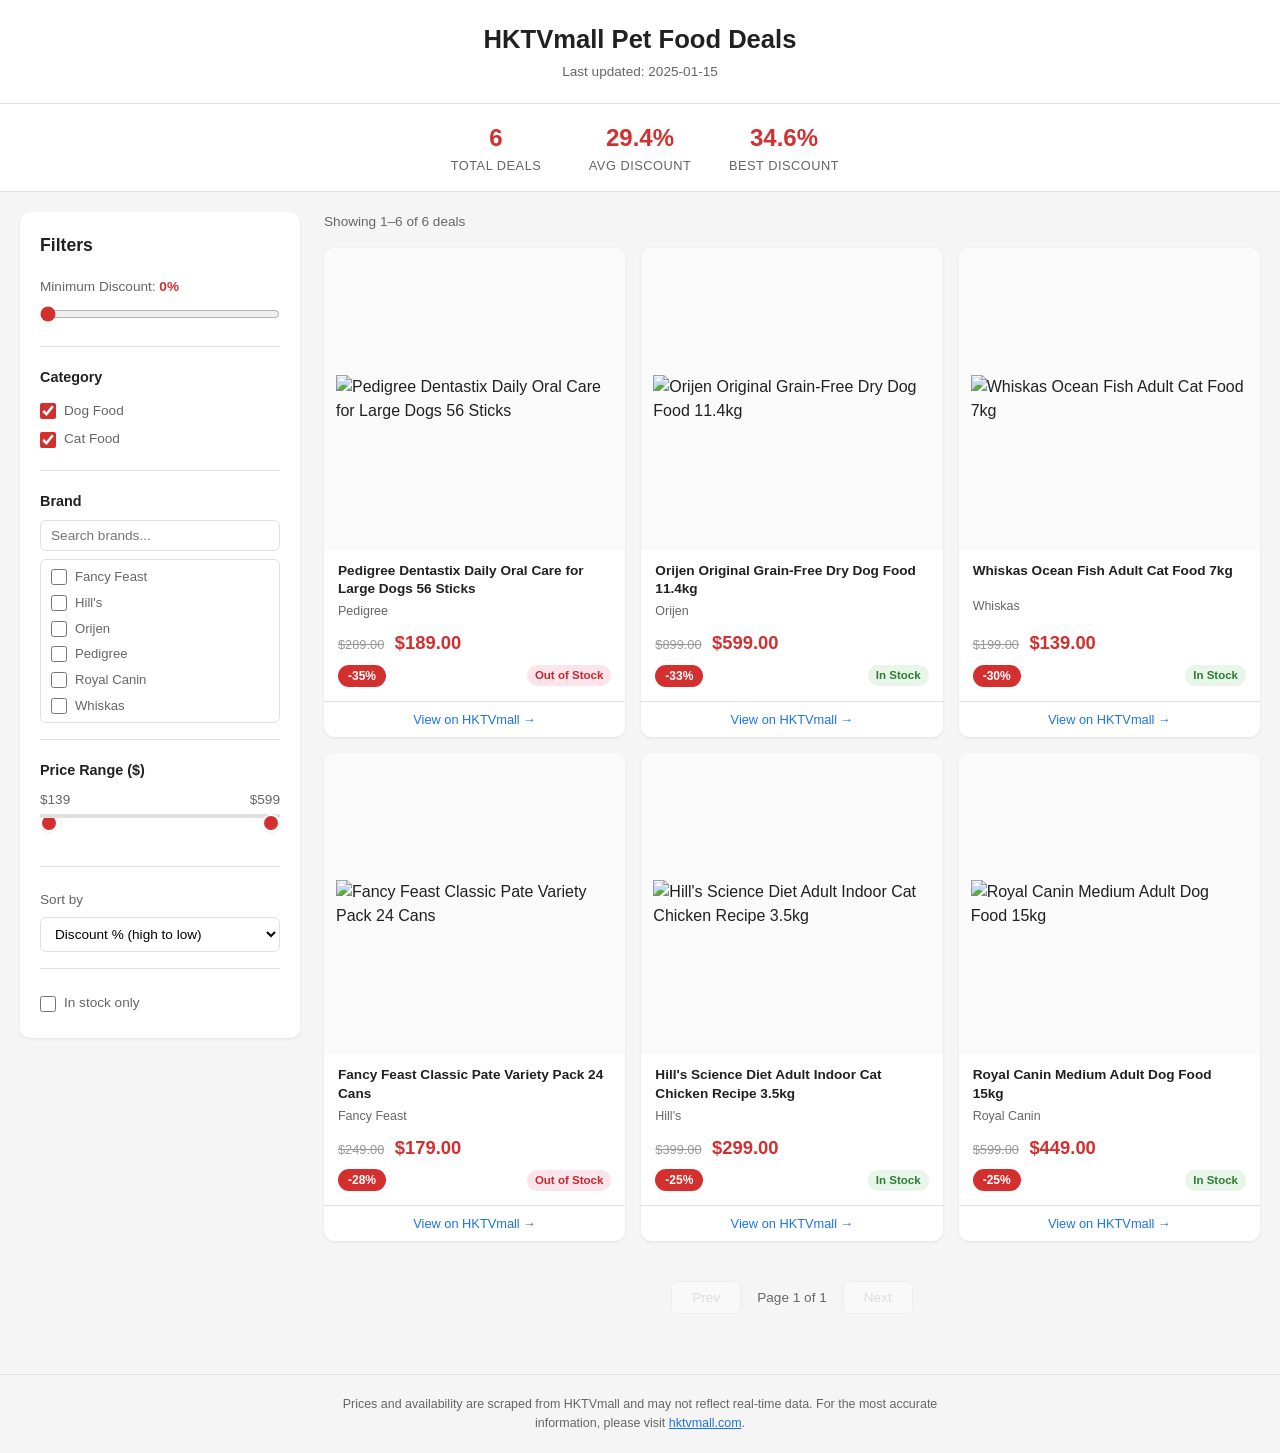
==== site/index.html @ 0263261e "Replace Streamlit dashboard with static site for Cloudflare Pages - Remove old HKTVMall.py (Selenium" ====
<!DOCTYPE html>
<html lang="en">
<head>
  <meta charset="UTF-8">
  <meta name="viewport" content="width=device-width, initial-scale=1.0">
  <title>HKTVmall Pet Food Deals</title>
  <link rel="stylesheet" href="css/style.css">
</head>
<body>
  <header class="site-header">
    <h1>HKTVmall Pet Food Deals</h1>
    <p id="scraped-date" class="scraped-date"></p>
  </header>

  <div class="metrics-bar">
    <div class="metric">
      <span class="metric-value" id="metric-total">0</span>
      <span class="metric-label">Total Deals</span>
    </div>
    <div class="metric">
      <span class="metric-value" id="metric-avg">N/A</span>
      <span class="metric-label">Avg Discount</span>
    </div>
    <div class="metric">
      <span class="metric-value" id="metric-best">N/A</span>
      <span class="metric-label">Best Discount</span>
    </div>
  </div>

  <div class="main-layout">
    <aside class="filter-panel" id="filter-panel">
      <div class="filter-panel-header">
        <h2>Filters</h2>
        <button class="filter-close-btn" id="filter-close-btn" aria-label="Close filters">&times;</button>
      </div>

      <div class="filter-section">
        <label for="discount-slider">Minimum Discount: <strong id="discount-value">0%</strong></label>
        <input type="range" id="discount-slider" min="0" max="90" value="0" step="5">
      </div>

      <div class="filter-section">
        <h3>Category</h3>
        <label class="checkbox-label">
          <input type="checkbox" id="cat-dog" checked> Dog Food
        </label>
        <label class="checkbox-label">
          <input type="checkbox" id="cat-cat" checked> Cat Food
        </label>
      </div>

      <div class="filter-section">
        <h3>Brand</h3>
        <input type="text" id="brand-search" class="brand-search" placeholder="Search brands...">
        <div class="brand-list" id="brand-list"></div>
      </div>

      <div class="filter-section">
        <h3>Price Range ($)</h3>
        <div class="price-range-display">
          <span id="price-min-display">$0</span>
          <span id="price-max-display">$1000</span>
        </div>
        <div class="dual-range">
          <input type="range" id="price-min" min="0" max="1000" value="0" step="1">
          <input type="range" id="price-max" min="0" max="1000" value="1000" step="1">
        </div>
      </div>

      <div class="filter-section">
        <label for="sort-select">Sort by</label>
        <select id="sort-select">
          <option value="discount-desc">Discount % (high to low)</option>
          <option value="price-asc">Price (low to high)</option>
          <option value="price-desc">Price (high to low)</option>
          <option value="name-asc">Name (A-Z)</option>
        </select>
      </div>

      <div class="filter-section">
        <label class="checkbox-label">
          <input type="checkbox" id="in-stock-only"> In stock only
        </label>
      </div>
    </aside>

    <main class="content-area">
      <button class="filter-toggle-btn" id="filter-toggle-btn">Filters</button>
      <p class="results-status" id="results-status"></p>

      <div class="product-grid" id="product-grid"></div>

      <div class="pagination" id="pagination">
        <button class="page-btn" id="prev-btn" disabled>Prev</button>
        <span class="page-indicator" id="page-indicator">Page 1 of 1</span>
        <button class="page-btn" id="next-btn" disabled>Next</button>
      </div>
    </main>
  </div>

  <div class="filter-overlay" id="filter-overlay"></div>

  <footer class="site-footer">
    <p>Prices and availability are scraped from HKTVmall and may not reflect real-time data. For the most accurate information, please visit <a href="https://www.hktvmall.com" target="_blank" rel="noopener">hktvmall.com</a>.</p>
  </footer>

  <script type="module" src="js/app.js"></script>
</body>
</html>
---- site/css/style.css ----
/* === Custom Properties === */
:root {
  --color-accent: #d32f2f;
  --color-accent-light: #ff6659;
  --color-bg: #f5f5f5;
  --color-surface: #ffffff;
  --color-text: #212121;
  --color-text-secondary: #666666;
  --color-border: #e0e0e0;
  --color-link: #1a73e8;
  --shadow-sm: 0 1px 3px rgba(0, 0, 0, 0.08);
  --shadow-md: 0 4px 12px rgba(0, 0, 0, 0.1);
  --shadow-lg: 0 8px 24px rgba(0, 0, 0, 0.12);
  --radius-sm: 6px;
  --radius-md: 10px;
  --radius-lg: 14px;
  --font-stack: -apple-system, BlinkMacSystemFont, "Segoe UI", Roboto, Helvetica, Arial, sans-serif;
  --sidebar-width: 280px;
}

/* === Reset & Base === */
*,
*::before,
*::after {
  box-sizing: border-box;
  margin: 0;
  padding: 0;
}

body {
  font-family: var(--font-stack);
  background: var(--color-bg);
  color: var(--color-text);
  line-height: 1.5;
  min-height: 100vh;
}

/* === Header === */
.site-header {
  background: var(--color-surface);
  padding: 20px 24px;
  border-bottom: 1px solid var(--color-border);
  text-align: center;
}

.site-header h1 {
  font-size: 1.6rem;
  font-weight: 700;
}

.scraped-date {
  font-size: 0.85rem;
  color: var(--color-text-secondary);
  margin-top: 4px;
}

/* === Metrics Bar === */
.metrics-bar {
  display: flex;
  justify-content: center;
  gap: 24px;
  padding: 16px 24px;
  background: var(--color-surface);
  border-bottom: 1px solid var(--color-border);
  flex-wrap: wrap;
}

.metric {
  display: flex;
  flex-direction: column;
  align-items: center;
  min-width: 120px;
}

.metric-value {
  font-size: 1.5rem;
  font-weight: 700;
  color: var(--color-accent);
}

.metric-label {
  font-size: 0.8rem;
  color: var(--color-text-secondary);
  text-transform: uppercase;
  letter-spacing: 0.5px;
}

/* === Main Layout === */
.main-layout {
  display: flex;
  max-width: 1400px;
  margin: 0 auto;
  padding: 20px;
  gap: 24px;
}

/* === Filter Panel === */
.filter-panel {
  width: var(--sidebar-width);
  flex-shrink: 0;
  background: var(--color-surface);
  border-radius: var(--radius-md);
  padding: 20px;
  box-shadow: var(--shadow-sm);
  position: sticky;
  top: 20px;
  align-self: flex-start;
  max-height: calc(100vh - 40px);
  overflow-y: auto;
}

.filter-panel-header {
  display: flex;
  justify-content: space-between;
  align-items: center;
  margin-bottom: 16px;
}

.filter-panel-header h2 {
  font-size: 1.1rem;
  font-weight: 700;
}

.filter-close-btn {
  display: none;
  background: none;
  border: none;
  font-size: 1.5rem;
  cursor: pointer;
  color: var(--color-text-secondary);
  padding: 0 4px;
}

.filter-section {
  margin-bottom: 20px;
  padding-bottom: 16px;
  border-bottom: 1px solid var(--color-border);
}

.filter-section:last-child {
  border-bottom: none;
  margin-bottom: 0;
  padding-bottom: 0;
}

.filter-section h3 {
  font-size: 0.9rem;
  font-weight: 600;
  margin-bottom: 8px;
}

.filter-section label {
  font-size: 0.85rem;
  color: var(--color-text-secondary);
}

.filter-section label strong {
  color: var(--color-accent);
}

.checkbox-label {
  display: flex;
  align-items: center;
  gap: 8px;
  padding: 4px 0;
  cursor: pointer;
  font-size: 0.85rem;
  color: var(--color-text);
}

.checkbox-label input[type="checkbox"] {
  accent-color: var(--color-accent);
  width: 16px;
  height: 16px;
}

/* Range slider */
input[type="range"] {
  width: 100%;
  margin: 8px 0;
  accent-color: var(--color-accent);
}

/* Select */
select {
  width: 100%;
  padding: 8px 10px;
  border: 1px solid var(--color-border);
  border-radius: var(--radius-sm);
  font-size: 0.85rem;
  font-family: var(--font-stack);
  background: var(--color-surface);
  margin-top: 6px;
}

/* Brand search */
.brand-search {
  width: 100%;
  padding: 7px 10px;
  border: 1px solid var(--color-border);
  border-radius: var(--radius-sm);
  font-size: 0.85rem;
  font-family: var(--font-stack);
  margin-bottom: 8px;
}

.brand-search:focus {
  outline: none;
  border-color: var(--color-accent);
}

.brand-list {
  max-height: 200px;
  overflow-y: auto;
  border: 1px solid var(--color-border);
  border-radius: var(--radius-sm);
  padding: 4px;
}

.brand-list .checkbox-label {
  padding: 3px 6px;
  font-size: 0.82rem;
}

.brand-list .checkbox-label.hidden {
  display: none;
}

/* Dual range slider */
.price-range-display {
  display: flex;
  justify-content: space-between;
  font-size: 0.85rem;
  color: var(--color-text-secondary);
  margin-bottom: 4px;
}

.dual-range {
  position: relative;
  height: 36px;
}

.dual-range input[type="range"] {
  position: absolute;
  top: 0;
  left: 0;
  width: 100%;
  pointer-events: none;
  -webkit-appearance: none;
  appearance: none;
  background: transparent;
  margin: 0;
}

.dual-range input[type="range"]::-webkit-slider-thumb {
  -webkit-appearance: none;
  appearance: none;
  width: 18px;
  height: 18px;
  border-radius: 50%;
  background: var(--color-accent);
  border: 2px solid var(--color-surface);
  box-shadow: var(--shadow-sm);
  pointer-events: auto;
  cursor: pointer;
}

.dual-range input[type="range"]::-moz-range-thumb {
  width: 18px;
  height: 18px;
  border-radius: 50%;
  background: var(--color-accent);
  border: 2px solid var(--color-surface);
  box-shadow: var(--shadow-sm);
  pointer-events: auto;
  cursor: pointer;
}

.dual-range input[type="range"]::-webkit-slider-runnable-track {
  height: 4px;
  background: var(--color-border);
  border-radius: 2px;
}

.dual-range input[type="range"]::-moz-range-track {
  height: 4px;
  background: var(--color-border);
  border-radius: 2px;
}

/* === Filter overlay (mobile) === */
.filter-overlay {
  display: none;
  position: fixed;
  inset: 0;
  background: rgba(0, 0, 0, 0.4);
  z-index: 90;
}

.filter-overlay.active {
  display: block;
}

/* === Filter toggle button (mobile) === */
.filter-toggle-btn {
  display: none;
  padding: 10px 20px;
  background: var(--color-accent);
  color: #fff;
  border: none;
  border-radius: var(--radius-sm);
  font-size: 0.9rem;
  font-weight: 600;
  cursor: pointer;
  margin-bottom: 16px;
  font-family: var(--font-stack);
}

.filter-toggle-btn:hover {
  background: var(--color-accent-light);
}

/* === Content Area === */
.content-area {
  flex: 1;
  min-width: 0;
}

.results-status {
  font-size: 0.85rem;
  color: var(--color-text-secondary);
  margin-bottom: 16px;
}

/* === Product Grid === */
.product-grid {
  display: grid;
  grid-template-columns: repeat(3, 1fr);
  gap: 16px;
}

.product-grid .empty-state {
  grid-column: 1 / -1;
  text-align: center;
  padding: 60px 20px;
  color: var(--color-text-secondary);
  font-size: 1rem;
}

/* === Product Card === */
.product-card {
  background: var(--color-surface);
  border-radius: var(--radius-md);
  box-shadow: var(--shadow-sm);
  overflow: hidden;
  transition: transform 0.2s ease, box-shadow 0.2s ease;
  display: flex;
  flex-direction: column;
}

.product-card:hover {
  transform: translateY(-3px);
  box-shadow: var(--shadow-md);
}

.card-image {
  width: 100%;
  aspect-ratio: 1;
  display: flex;
  align-items: center;
  justify-content: center;
  background: #fafafa;
  padding: 12px;
}

.card-image img {
  max-width: 100%;
  max-height: 100%;
  object-fit: contain;
}

.card-body {
  padding: 12px 14px 14px;
  flex: 1;
  display: flex;
  flex-direction: column;
}

.card-name {
  font-size: 0.85rem;
  font-weight: 600;
  line-height: 1.35;
  display: -webkit-box;
  -webkit-line-clamp: 2;
  -webkit-box-orient: vertical;
  overflow: hidden;
  margin-bottom: 4px;
  min-height: 2.3em;
}

.card-brand {
  font-size: 0.78rem;
  color: var(--color-text-secondary);
  margin-bottom: 8px;
}

.card-pricing {
  margin-top: auto;
  margin-bottom: 8px;
}

.card-original-price {
  text-decoration: line-through;
  color: #999;
  font-size: 0.8rem;
  margin-right: 6px;
}

.card-sale-price {
  color: var(--color-accent);
  font-weight: 700;
  font-size: 1.15rem;
}

.card-footer {
  display: flex;
  align-items: center;
  justify-content: space-between;
  flex-wrap: wrap;
  gap: 6px;
}

.discount-badge {
  background: var(--color-accent);
  color: #fff;
  padding: 2px 10px;
  border-radius: 12px;
  font-size: 0.75rem;
  font-weight: 700;
}

.stock-badge {
  font-size: 0.72rem;
  padding: 2px 8px;
  border-radius: 10px;
  font-weight: 600;
}

.stock-badge.in-stock {
  background: #e8f5e9;
  color: #2e7d32;
}

.stock-badge.out-of-stock {
  background: #fce4ec;
  color: #c62828;
}

.card-link {
  display: block;
  text-align: center;
  padding: 8px;
  font-size: 0.8rem;
  color: var(--color-link);
  text-decoration: none;
  border-top: 1px solid var(--color-border);
}

.card-link:hover {
  background: #f0f4ff;
}

/* === Pagination === */
.pagination {
  display: flex;
  justify-content: center;
  align-items: center;
  gap: 16px;
  margin-top: 24px;
  padding: 16px 0;
}

.page-btn {
  padding: 8px 20px;
  border: 1px solid var(--color-border);
  border-radius: var(--radius-sm);
  background: var(--color-surface);
  font-size: 0.85rem;
  font-family: var(--font-stack);
  cursor: pointer;
  transition: background 0.15s;
}

.page-btn:hover:not(:disabled) {
  background: var(--color-bg);
}

.page-btn:disabled {
  opacity: 0.4;
  cursor: not-allowed;
}

.page-indicator {
  font-size: 0.85rem;
  color: var(--color-text-secondary);
}

/* === Footer === */
.site-footer {
  text-align: center;
  padding: 20px 24px;
  border-top: 1px solid var(--color-border);
  margin-top: 24px;
}

.site-footer p {
  font-size: 0.78rem;
  color: var(--color-text-secondary);
  max-width: 600px;
  margin: 0 auto;
}

.site-footer a {
  color: var(--color-link);
}

/* === Responsive: Tablet === */
@media (max-width: 1024px) {
  .product-grid {
    grid-template-columns: repeat(2, 1fr);
  }
}

/* === Responsive: Mobile === */
@media (max-width: 768px) {
  .site-header h1 {
    font-size: 1.25rem;
  }

  .metrics-bar {
    gap: 12px;
    padding: 12px 16px;
  }

  .metric-value {
    font-size: 1.2rem;
  }

  .main-layout {
    padding: 12px;
  }

  .product-grid {
    grid-template-columns: 1fr;
  }

  .filter-toggle-btn {
    display: block;
  }

  .filter-panel {
    position: fixed;
    top: 0;
    left: -100%;
    width: 85%;
    max-width: 320px;
    height: 100vh;
    max-height: 100vh;
    border-radius: 0;
    z-index: 100;
    transition: left 0.3s ease;
    padding: 20px;
  }

  .filter-panel.open {
    left: 0;
  }

  .filter-close-btn {
    display: block;
  }
}
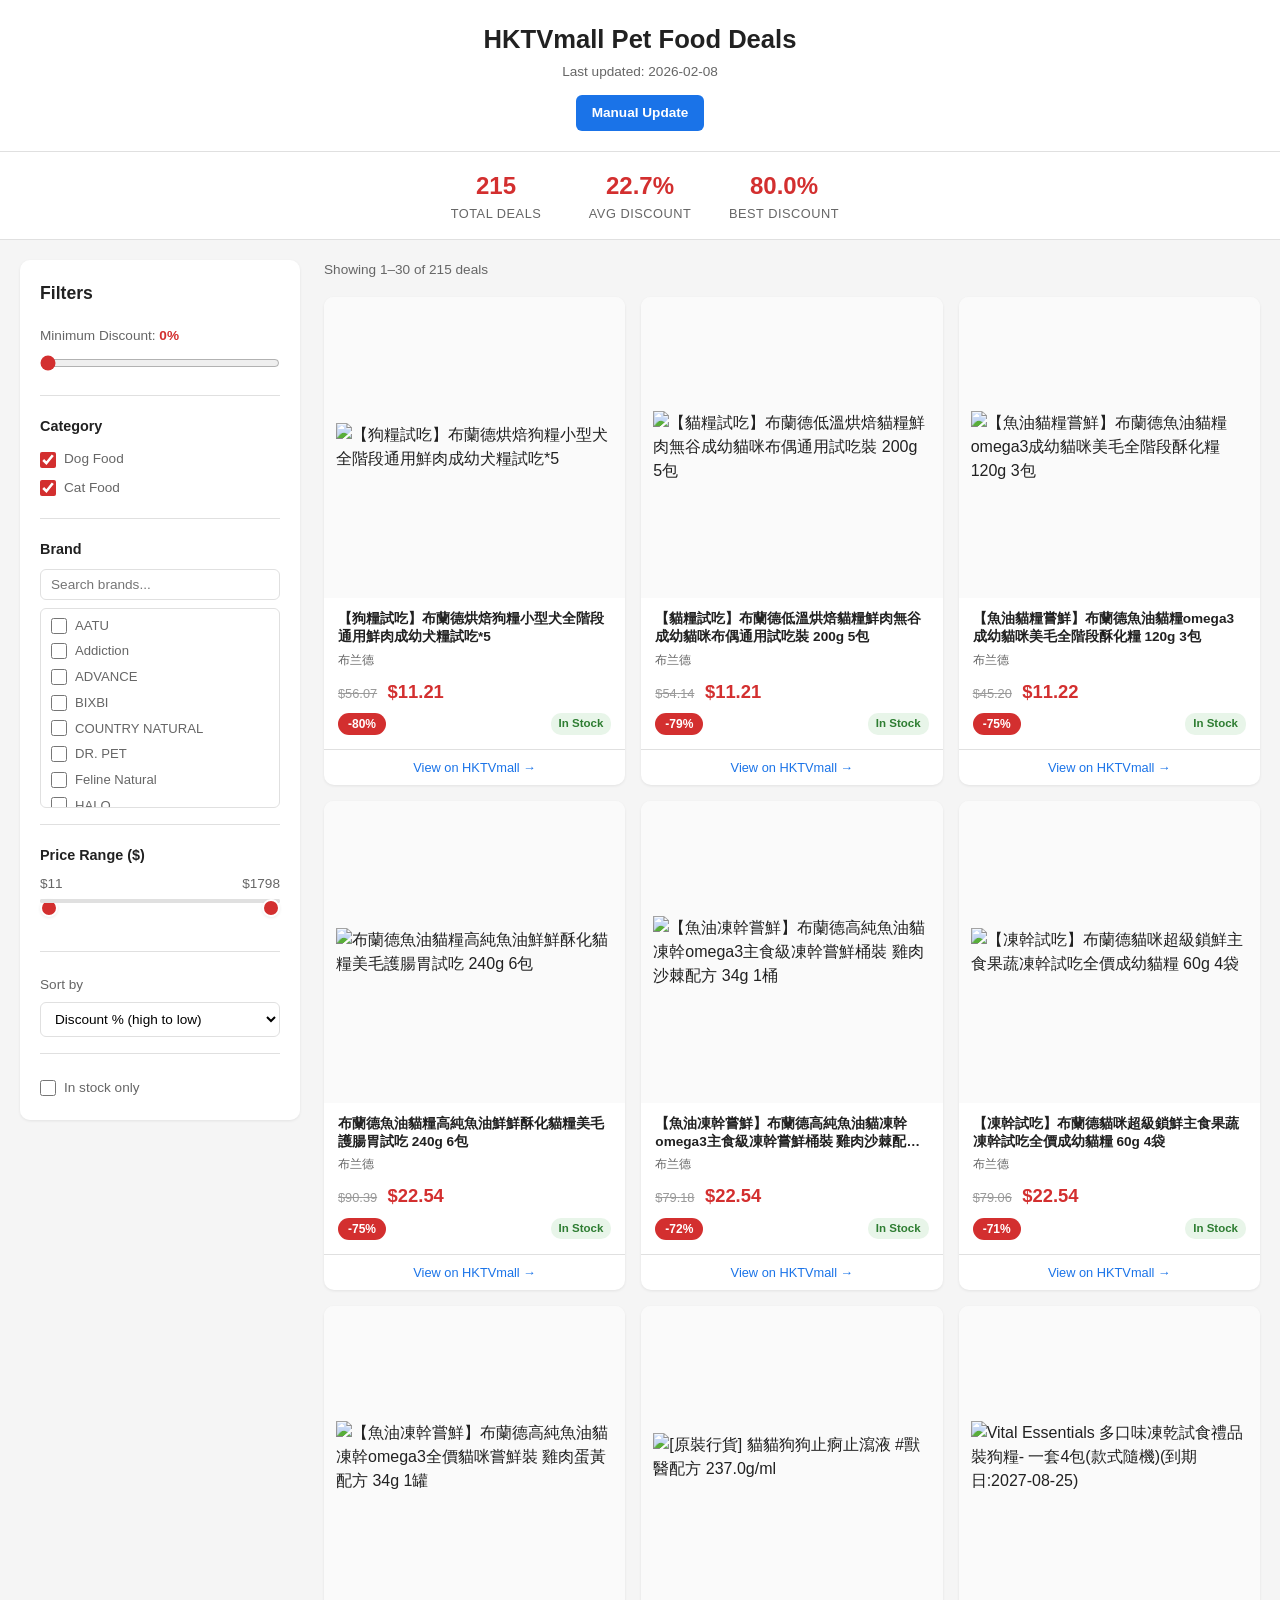
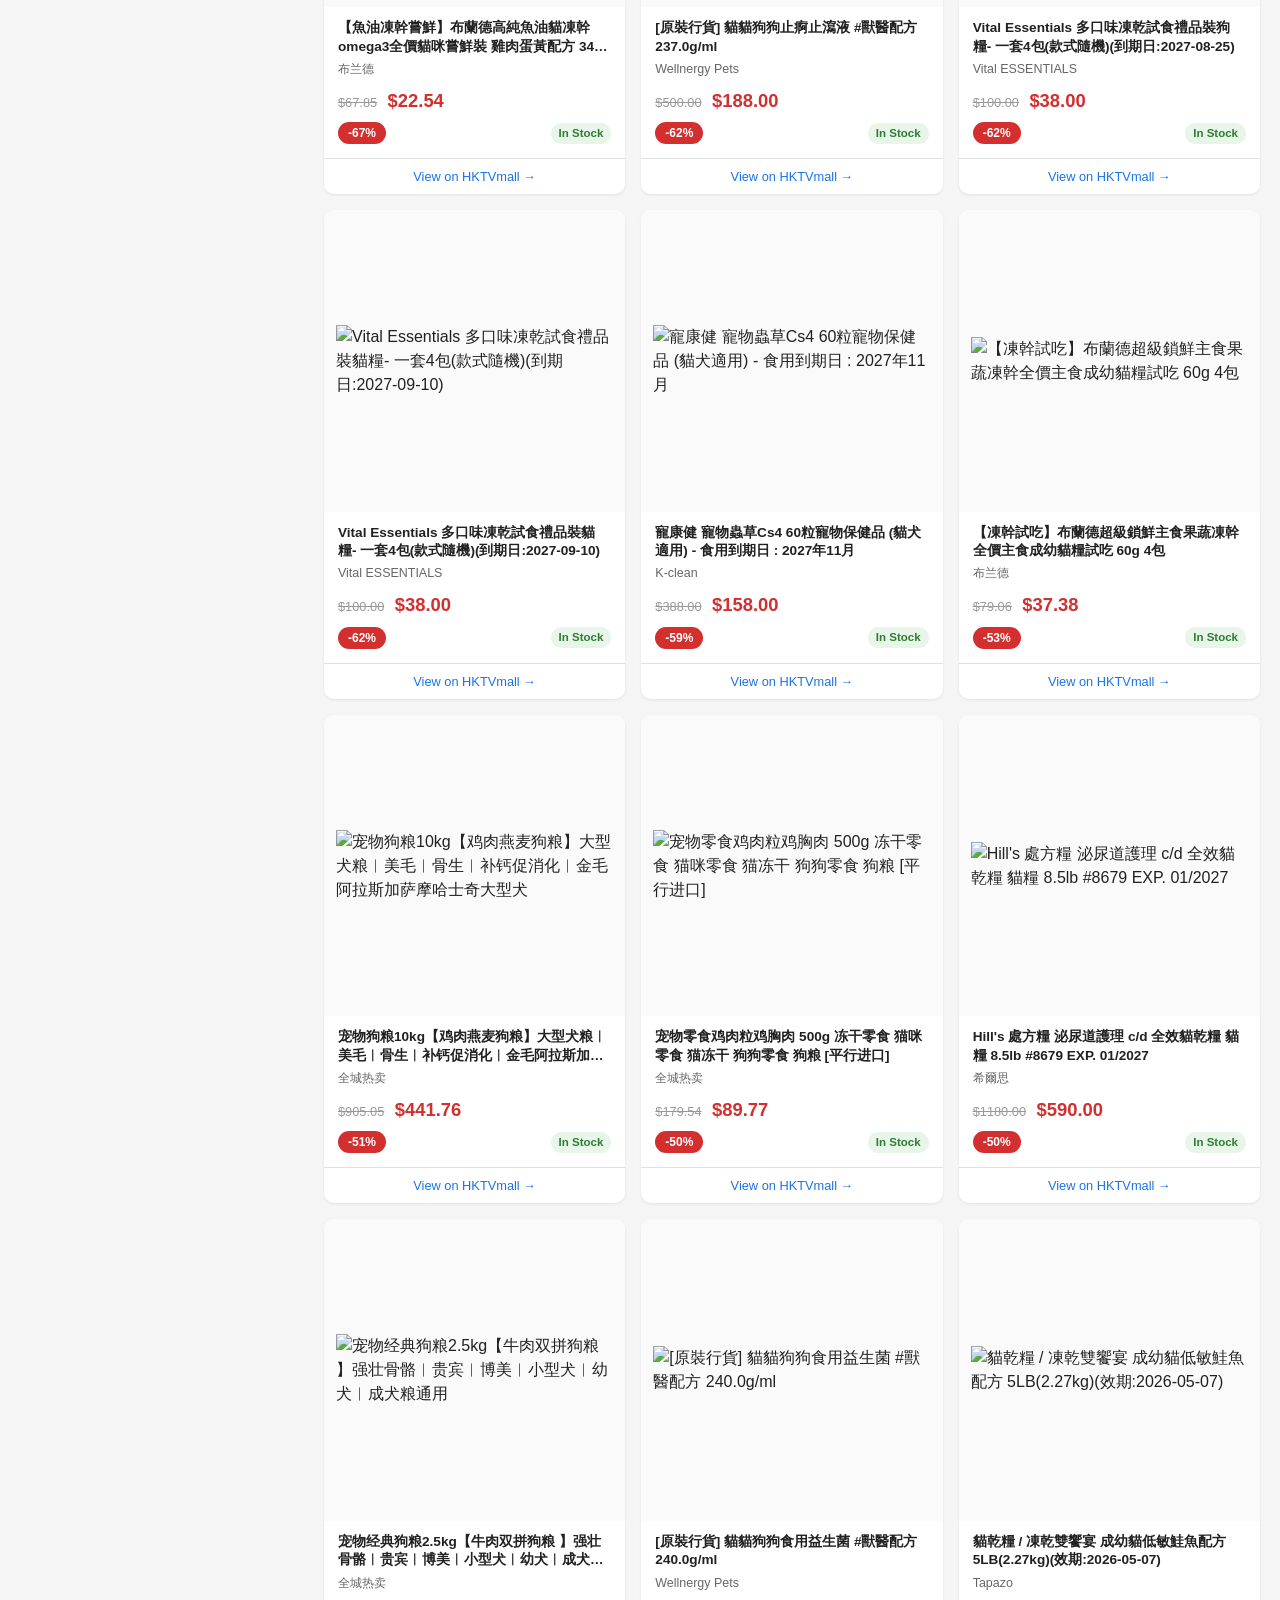
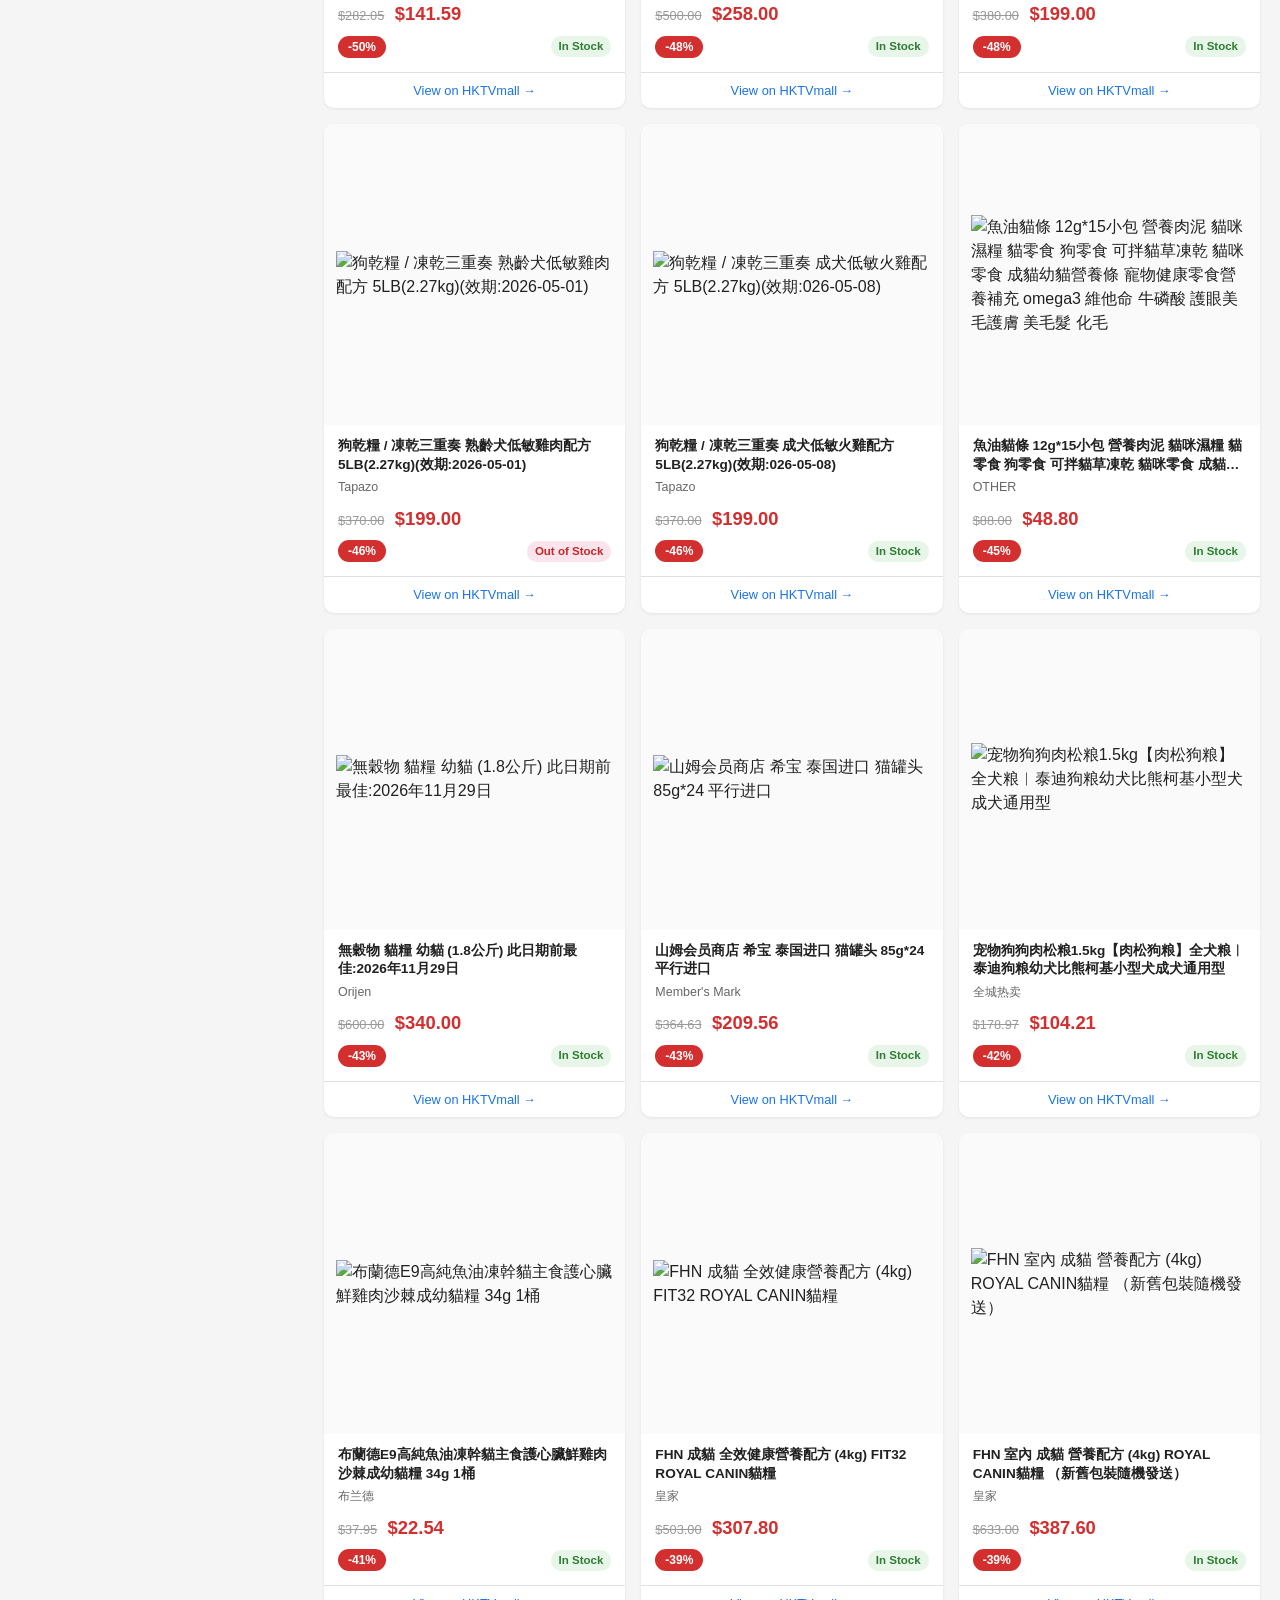
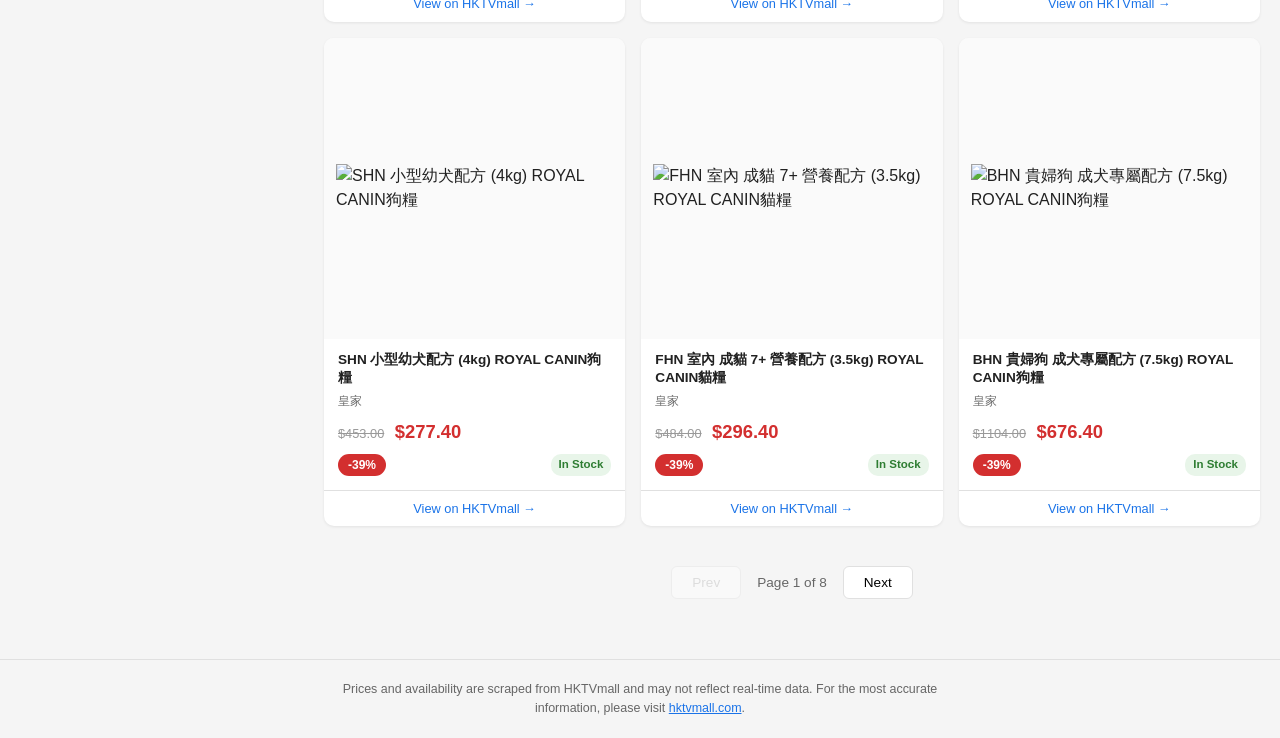
==== commit 97a8cc87: "feat: Add manual data update button and loading indicator" ====
--- a/site/index.html
+++ b/site/index.html
@@ -10,6 +10,7 @@
   <header class="site-header">
     <h1>HKTVmall Pet Food Deals</h1>
     <p id="scraped-date" class="scraped-date"></p>
+    <a href="https://github.com/kenstudenthk/HKTVMall/actions" target="_blank" rel="noopener" class="update-button">Manual Update</a>
   </header>
 
   <div class="metrics-bar">
@@ -88,6 +89,7 @@
       <button class="filter-toggle-btn" id="filter-toggle-btn">Filters</button>
       <p class="results-status" id="results-status"></p>
 
+      <div class="loader" id="loader"></div>
       <div class="product-grid" id="product-grid"></div>
 
       <div class="pagination" id="pagination">
--- a/site/css/style.css
+++ b/site/css/style.css
@@ -48,6 +48,23 @@
   font-weight: 700;
 }
 
+.update-button {
+  display: inline-block;
+  margin-top: 12px;
+  padding: 8px 16px;
+  background-color: var(--color-link);
+  color: white;
+  text-decoration: none;
+  border-radius: var(--radius-sm);
+  font-size: 0.85rem;
+  font-weight: 600;
+  transition: background-color 0.2s;
+}
+
+.update-button:hover {
+  background-color: #1a73e8;
+}
+
 .scraped-date {
   font-size: 0.85rem;
   color: var(--color-text-secondary);
@@ -332,6 +349,23 @@
   margin-bottom: 16px;
 }
 
+/* === Loader === */
+.loader {
+  border: 4px solid var(--color-bg);
+  border-top: 4px solid var(--color-accent);
+  border-radius: 50%;
+  width: 40px;
+  height: 40px;
+  animation: spin 1s linear infinite;
+  margin: 40px auto;
+  display: none; /* Initially hidden */
+}
+
+@keyframes spin {
+  0% { transform: rotate(0deg); }
+  100% { transform: rotate(360deg); }
+}
+
 /* === Product Grid === */
 .product-grid {
   display: grid;
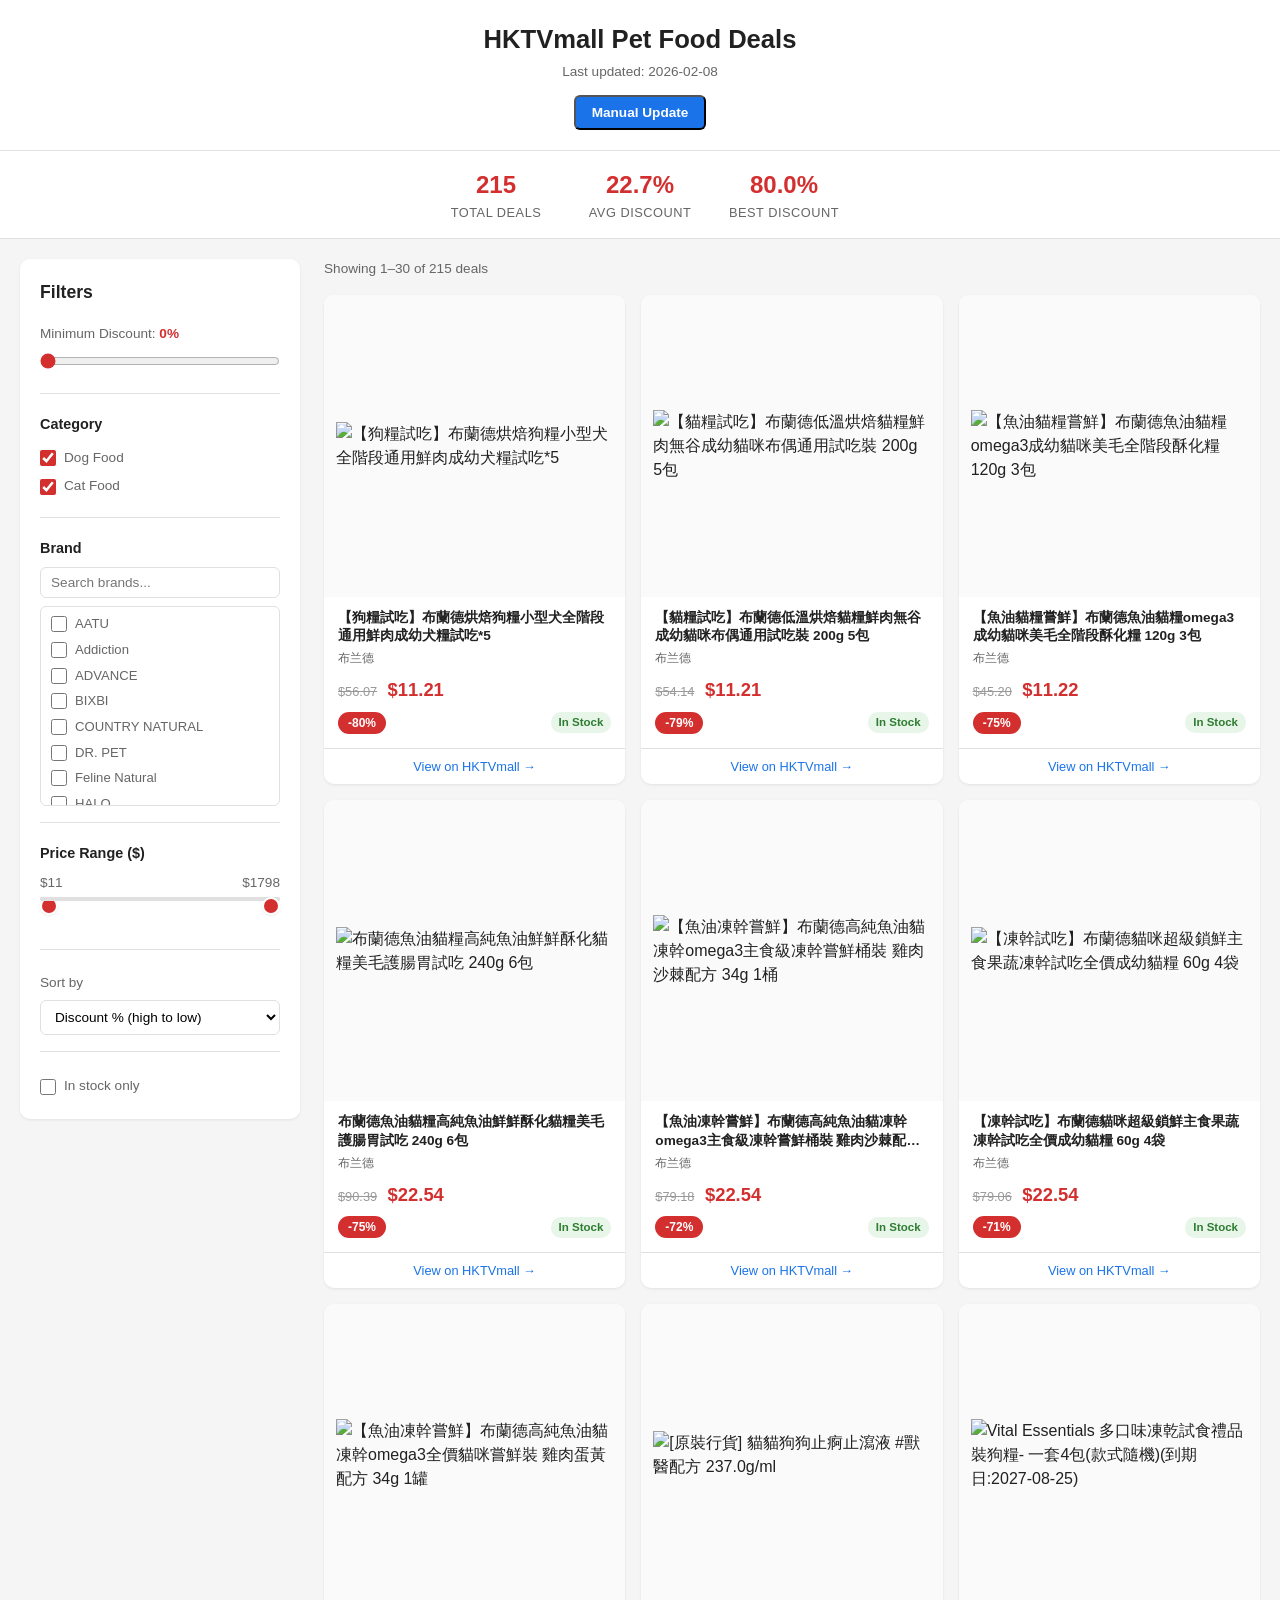
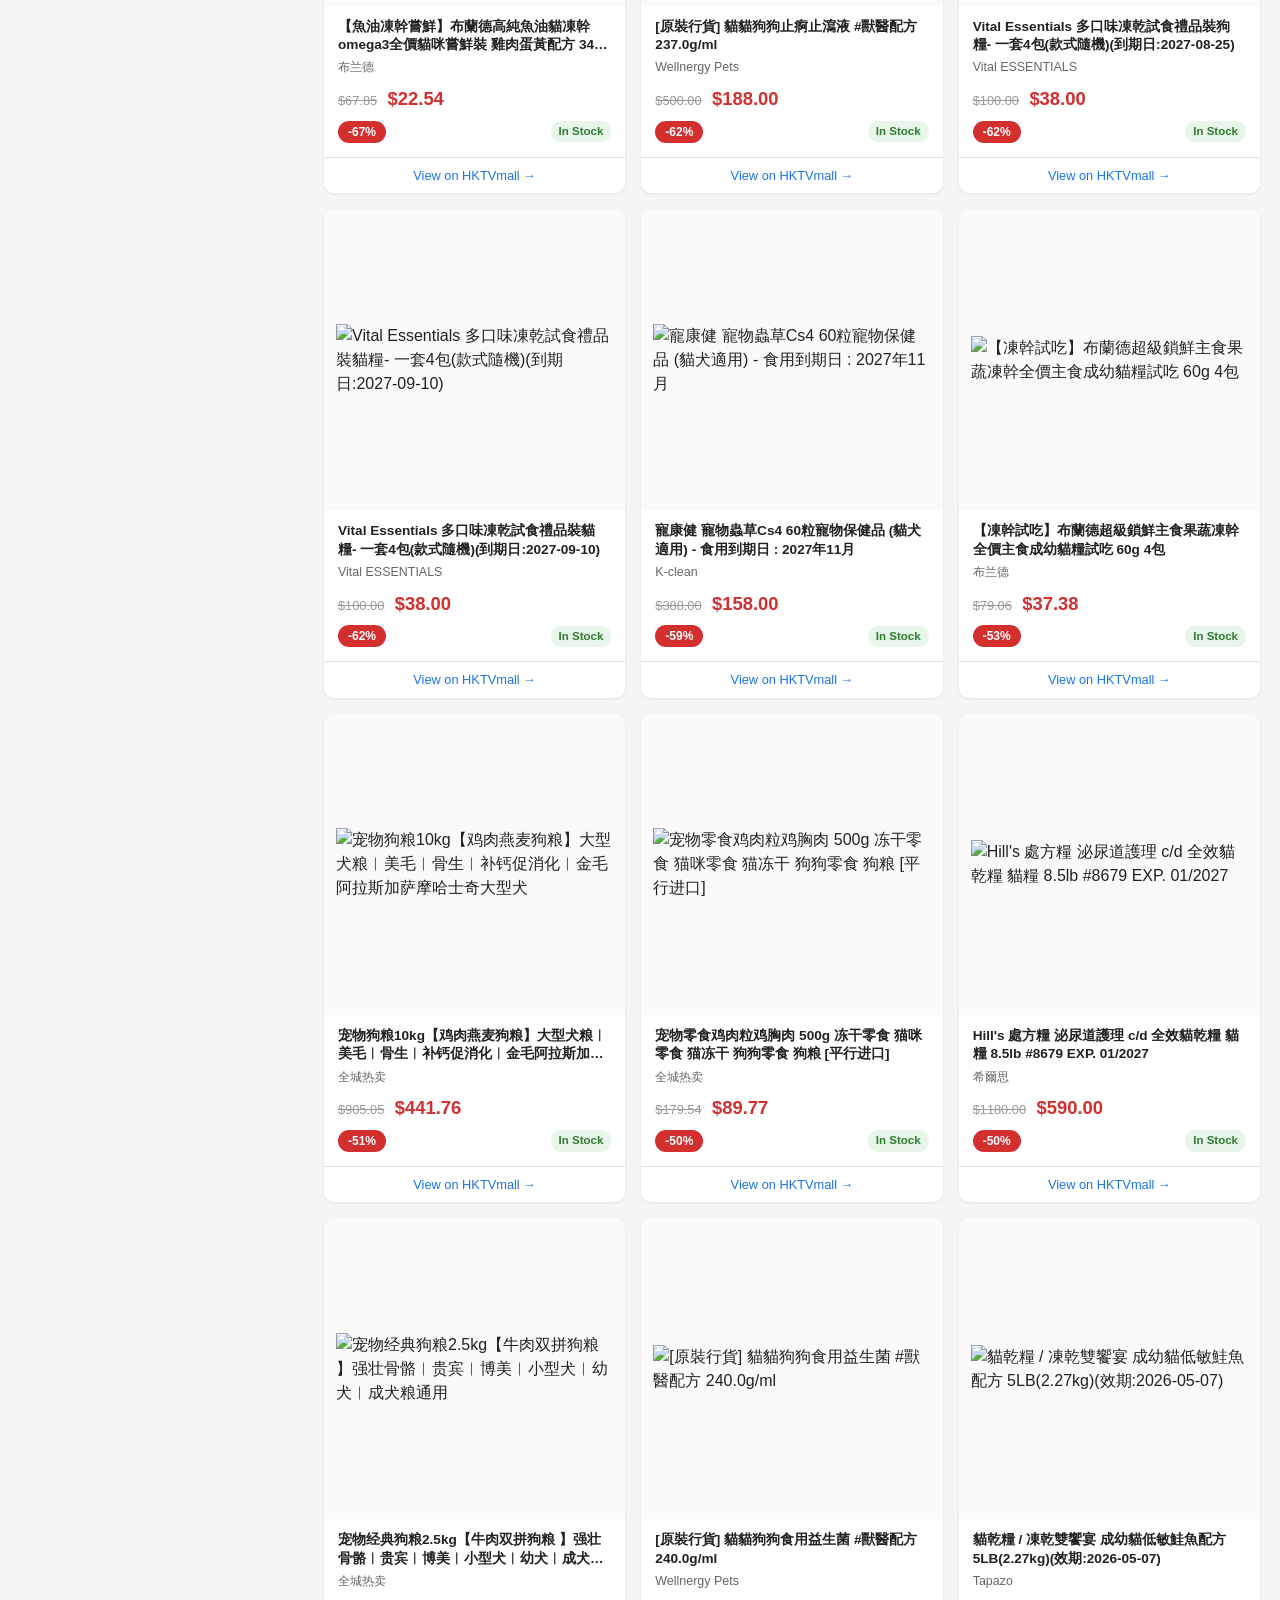
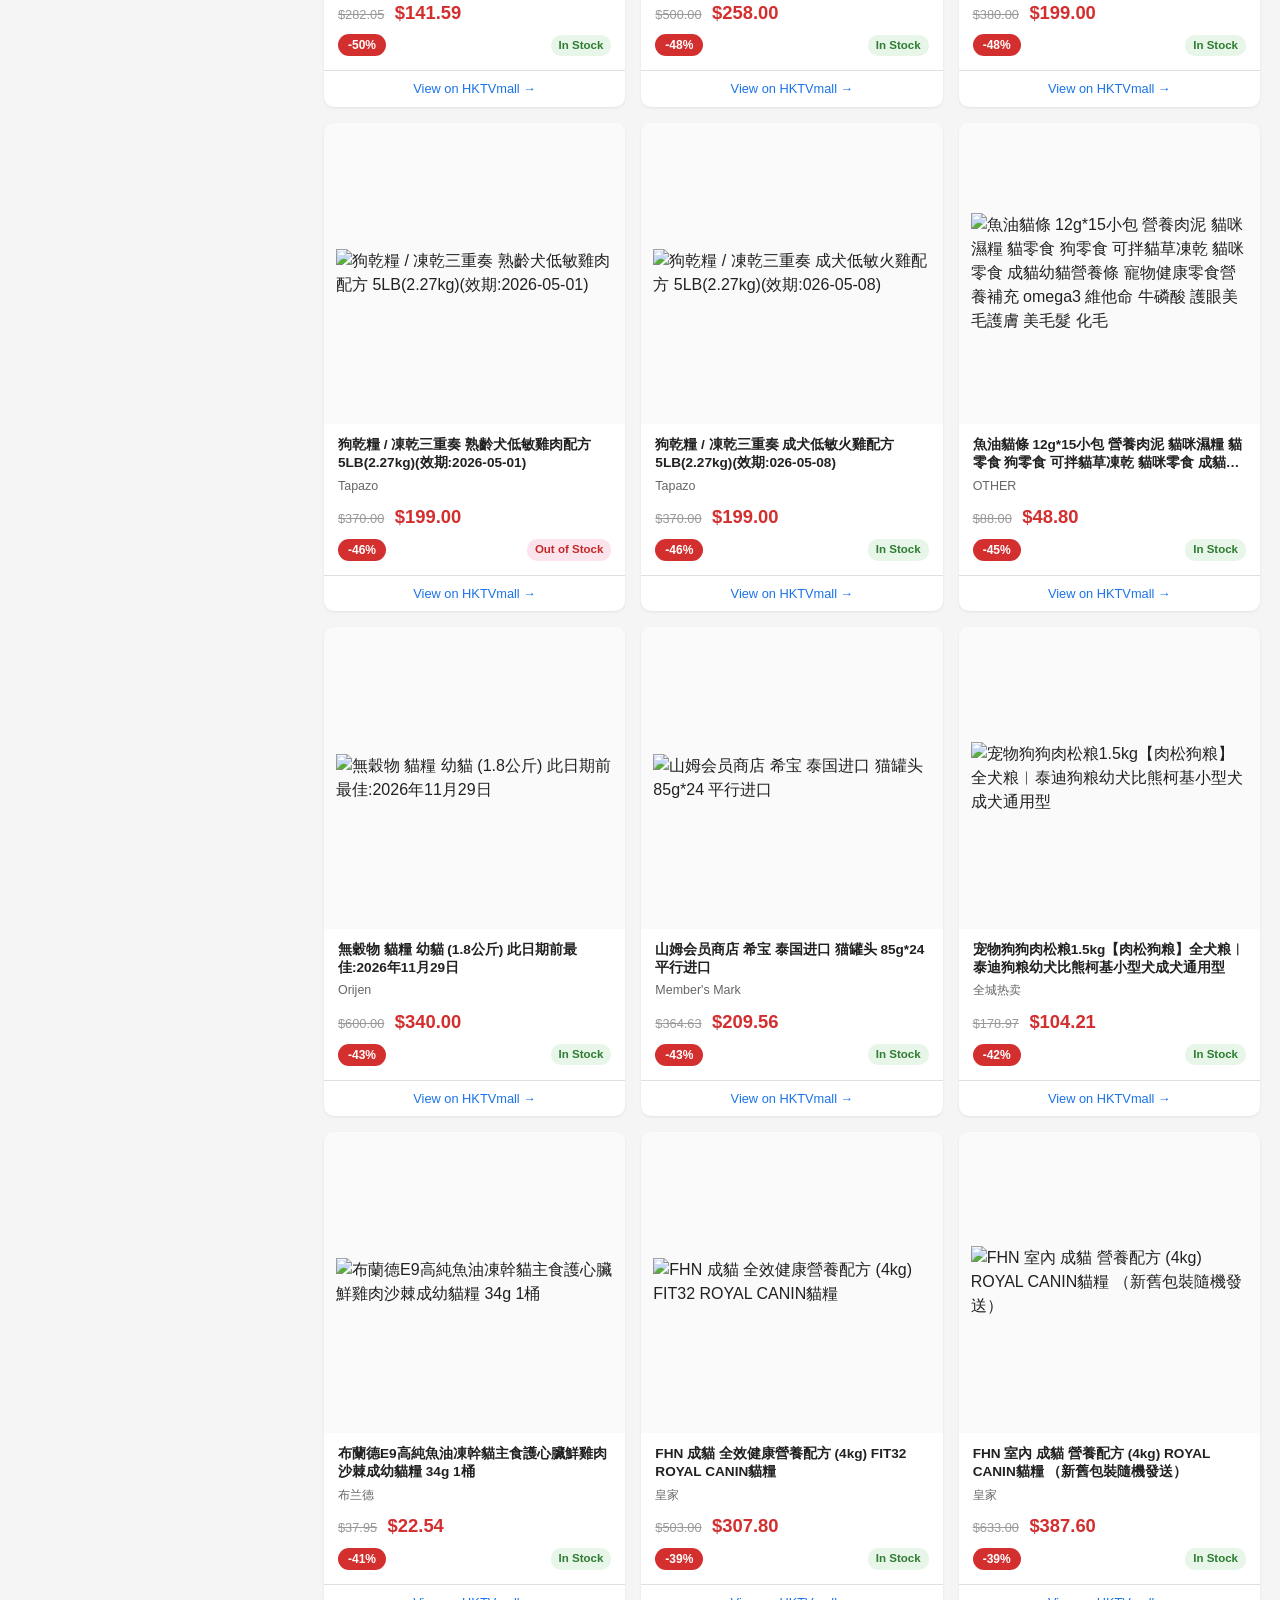
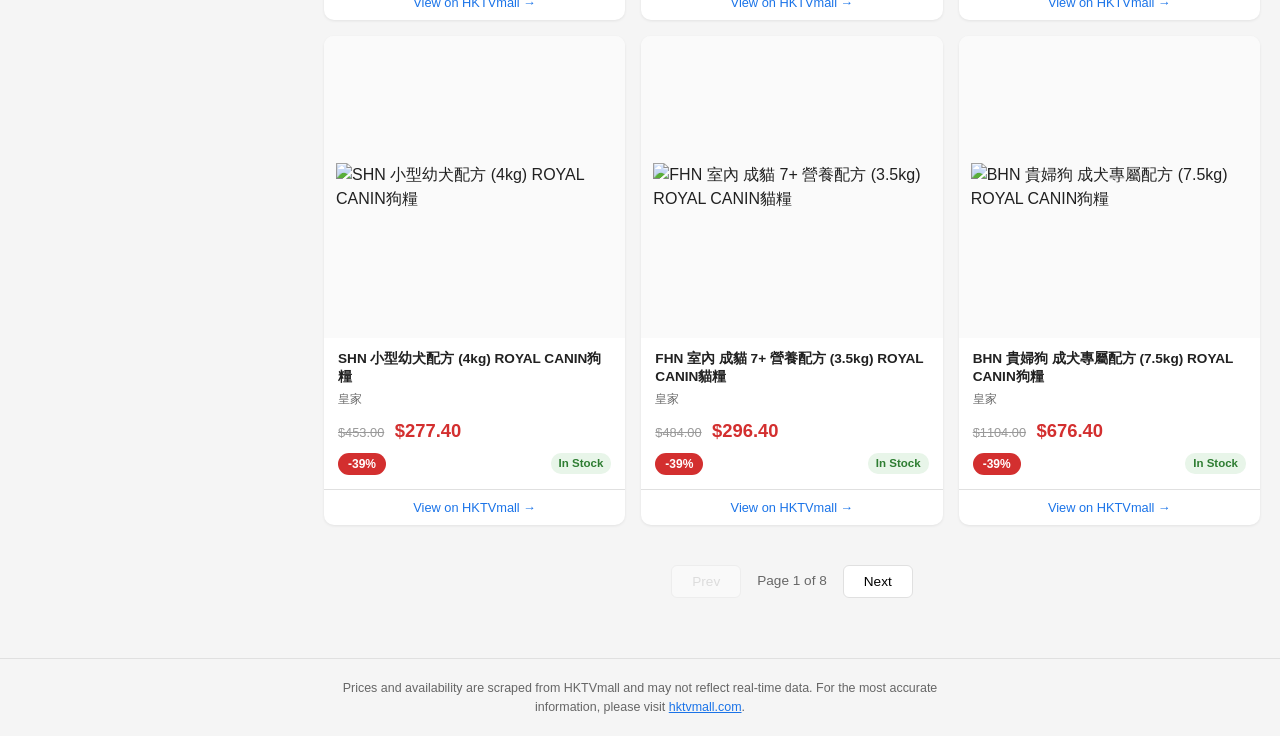
==== commit 9af275ee: "feat: Add manual trigger button with Cloudflare Pages Function Implement real scraper trigger button" ====
--- a/site/index.html
+++ b/site/index.html
@@ -10,7 +10,10 @@
   <header class="site-header">
     <h1>HKTVmall Pet Food Deals</h1>
     <p id="scraped-date" class="scraped-date"></p>
-    <a href="https://github.com/kenstudenthk/HKTVMall/actions" target="_blank" rel="noopener" class="update-button">Manual Update</a>
+    <button id="update-button" class="update-button" title="Trigger scraper to update deals">
+      <span class="button-text">Manual Update</span>
+      <span class="button-loading" style="display: none;">Triggering...</span>
+    </button>
   </header>
 
   <div class="metrics-bar">
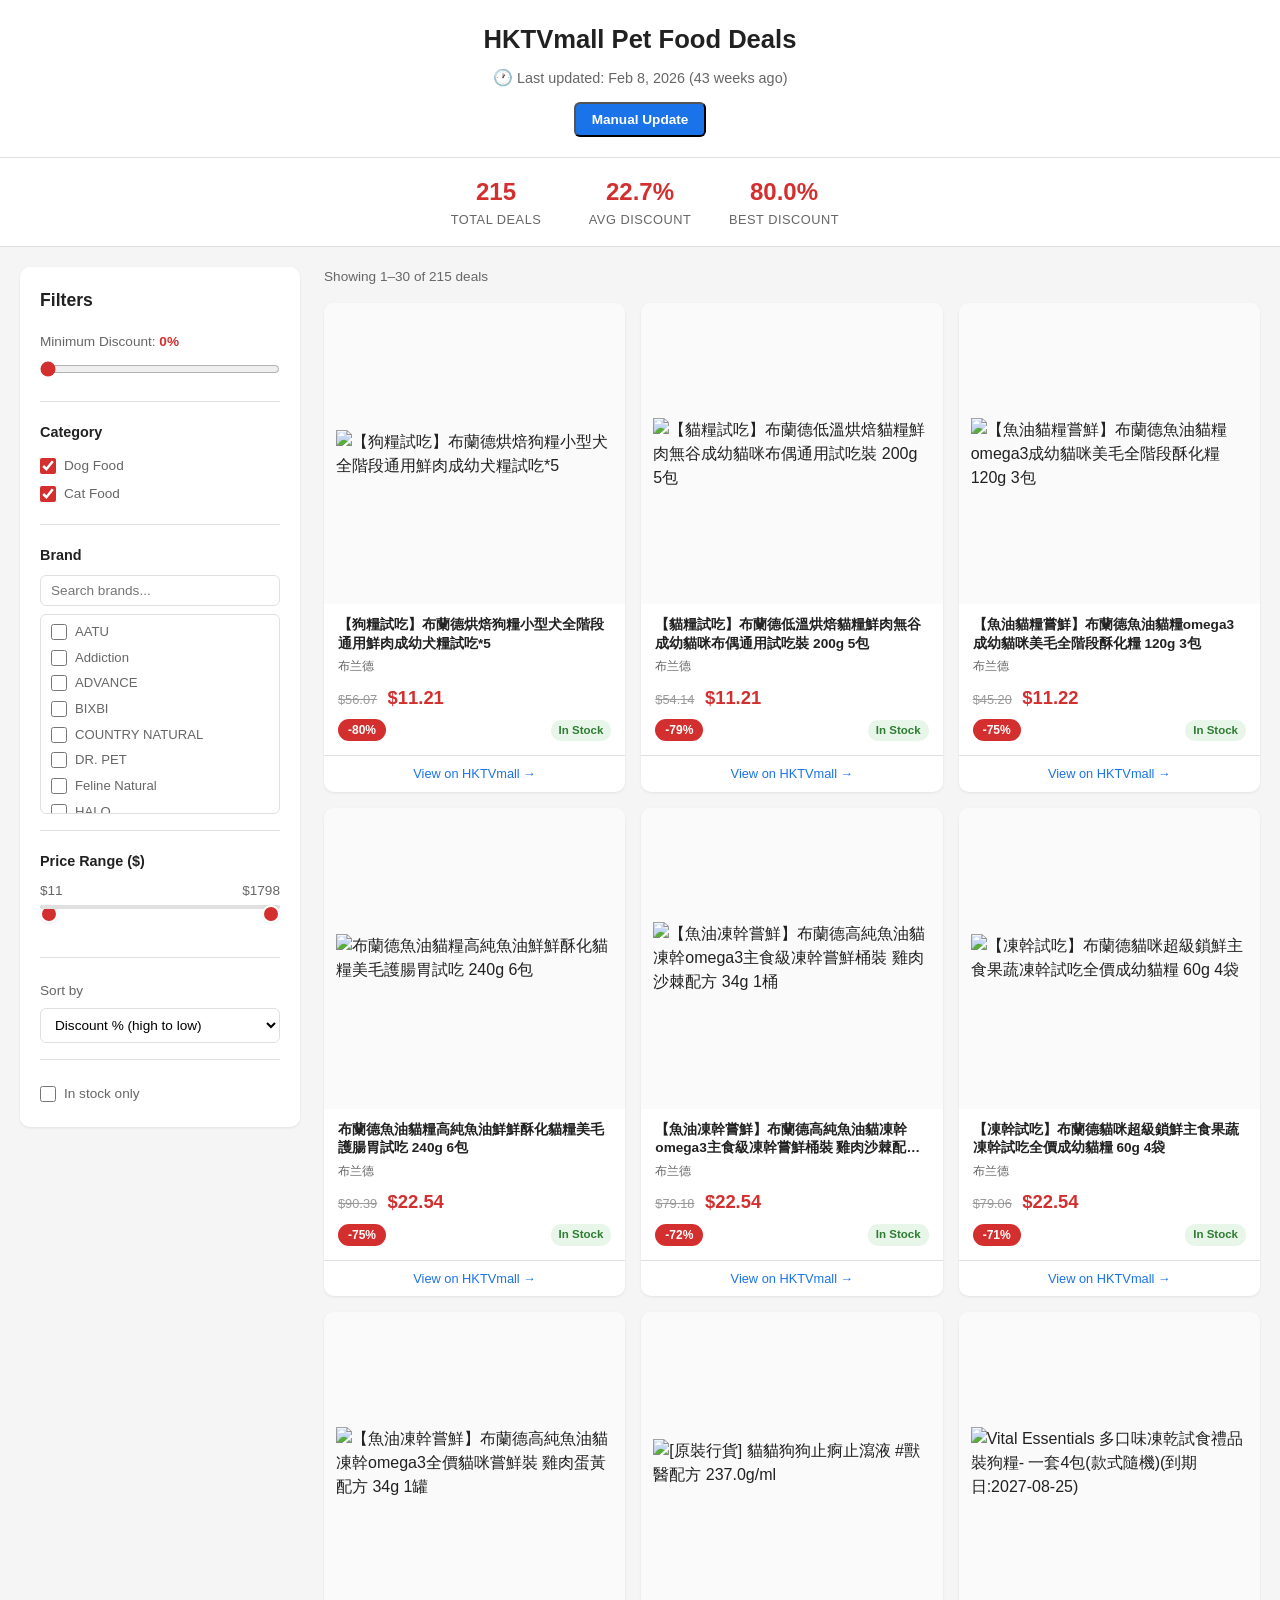
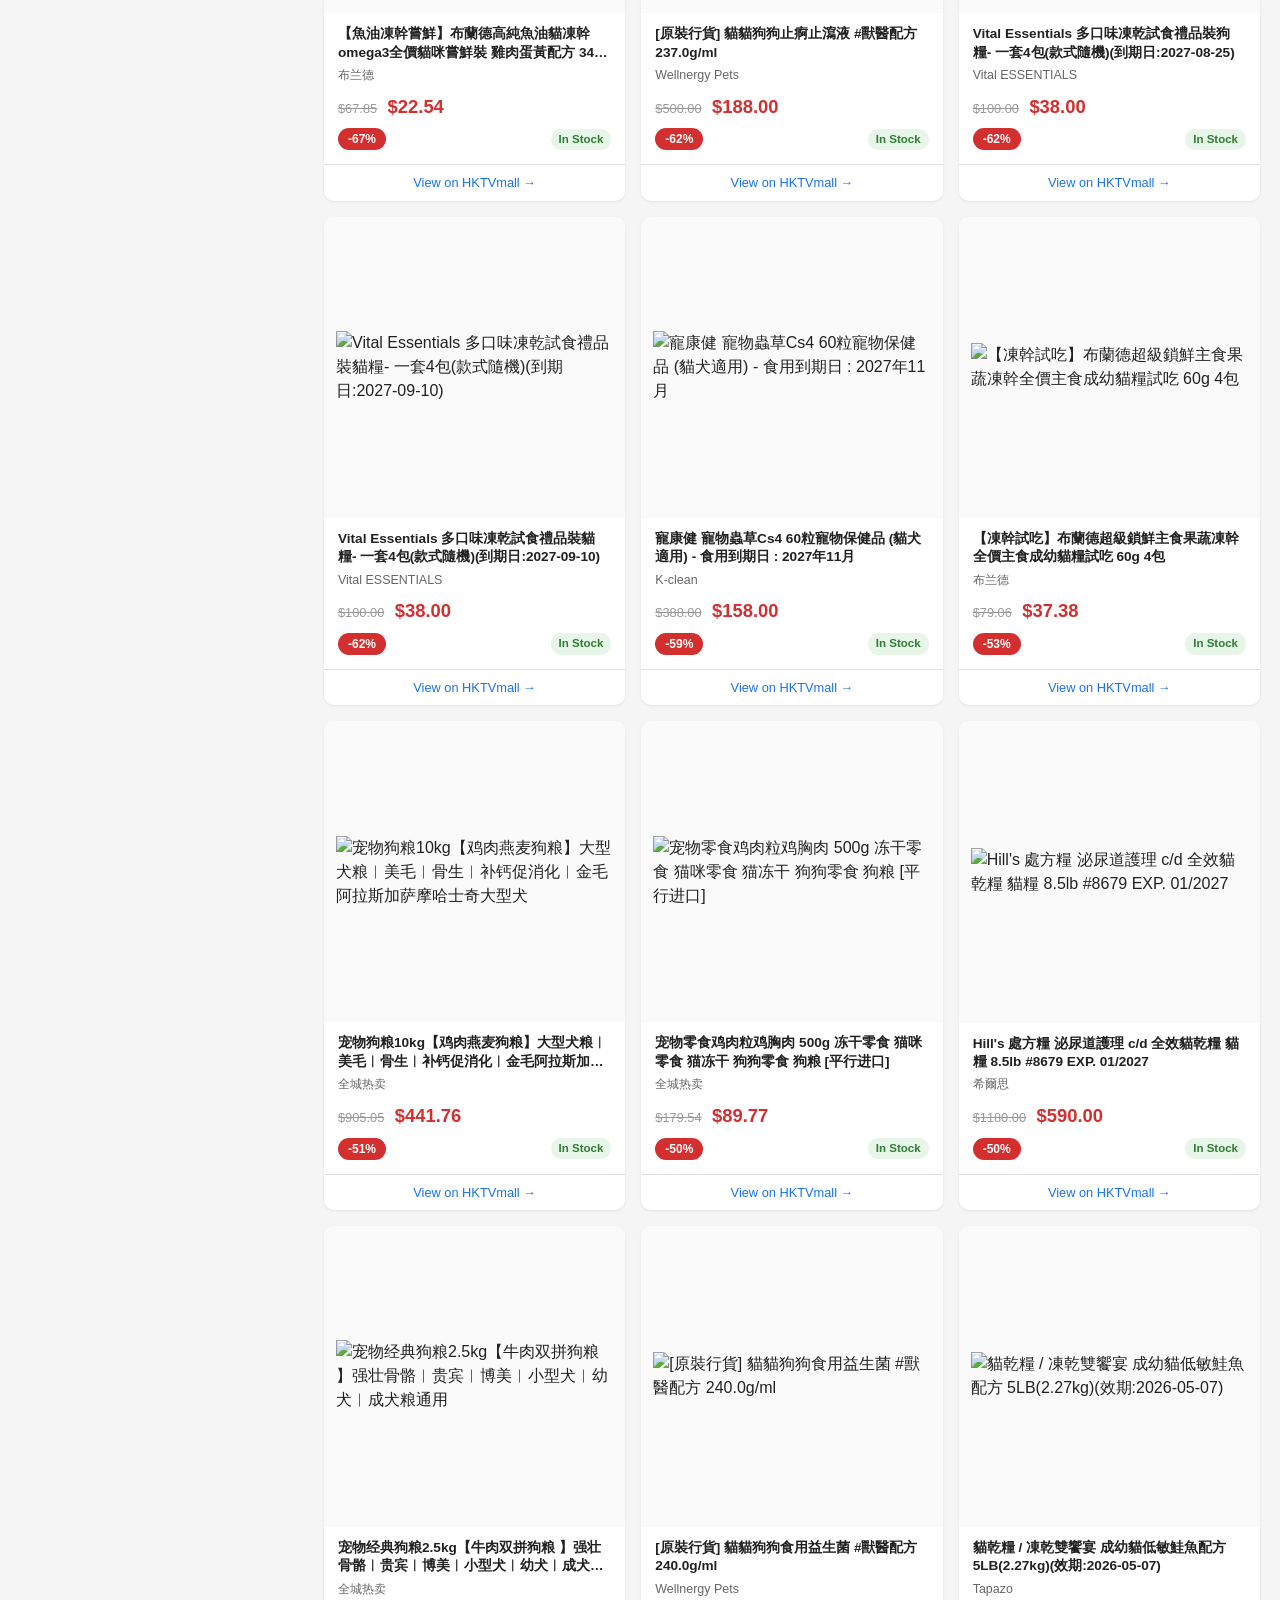
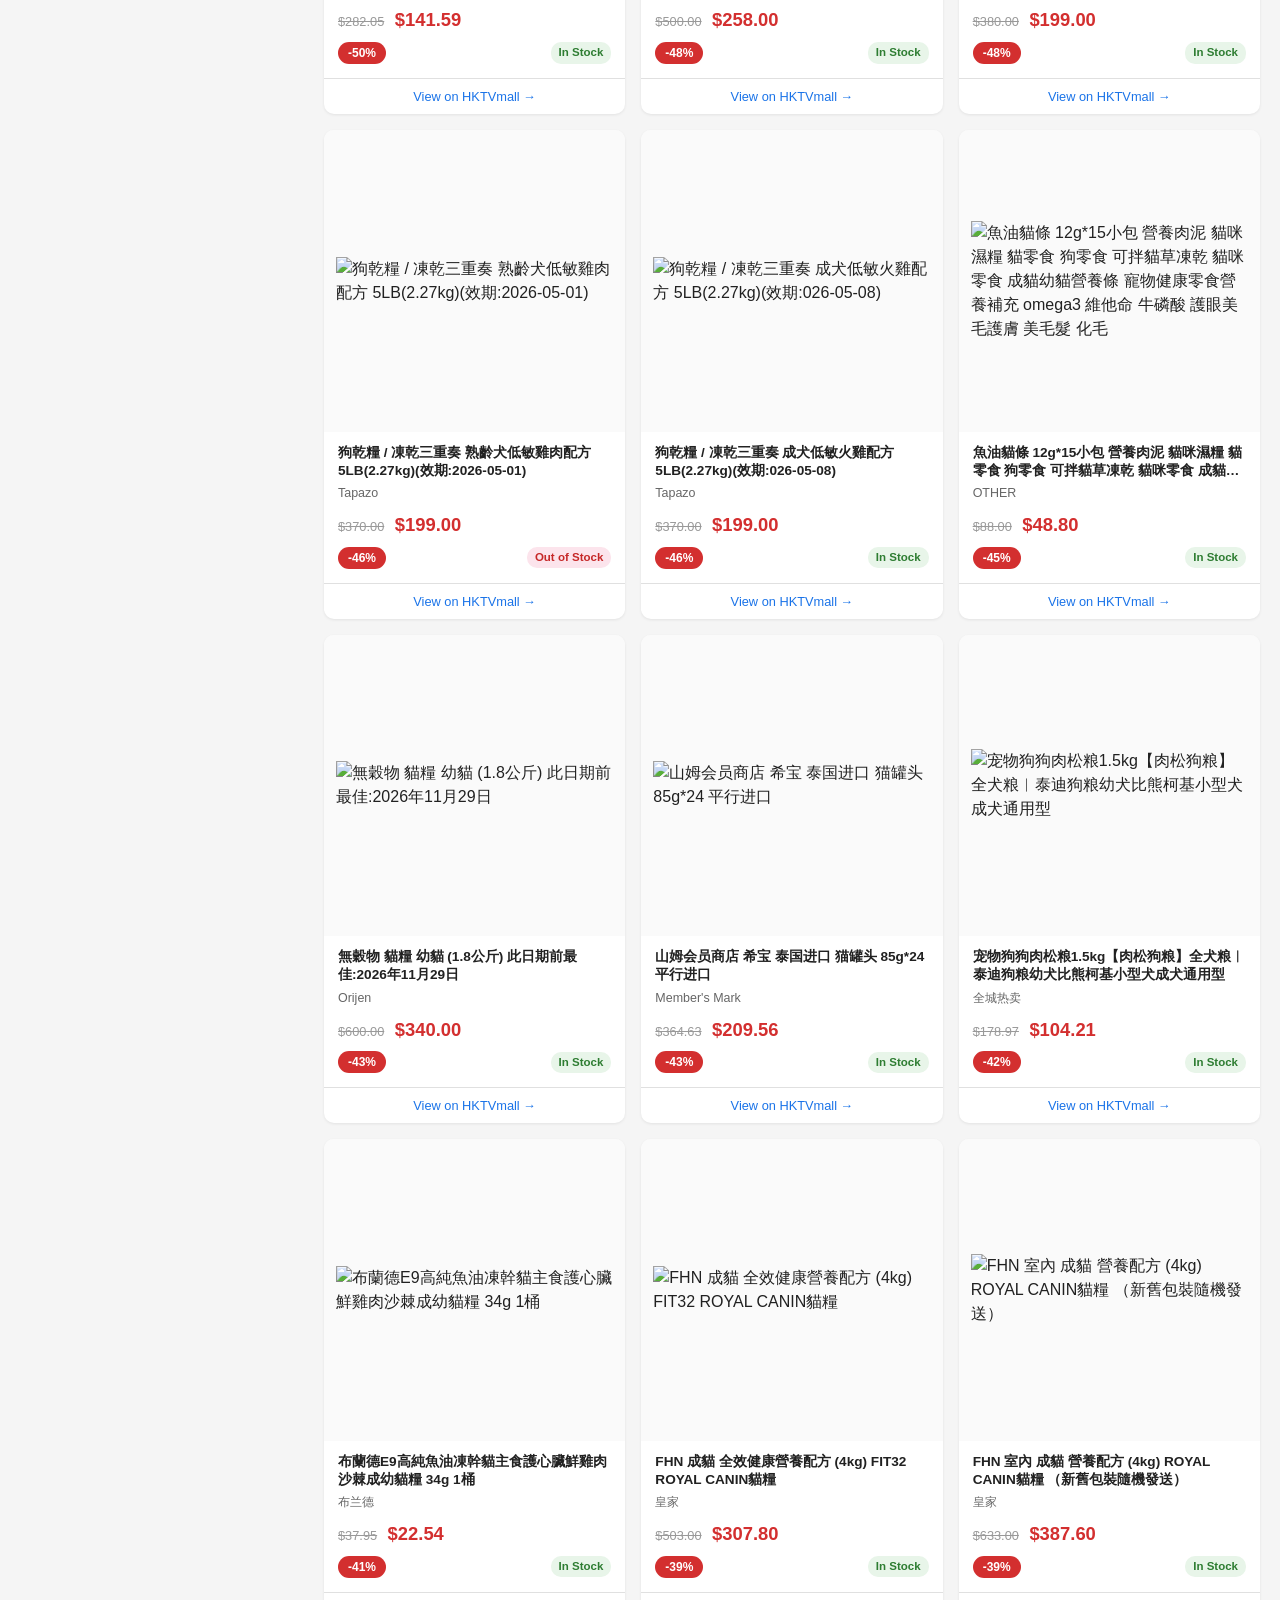
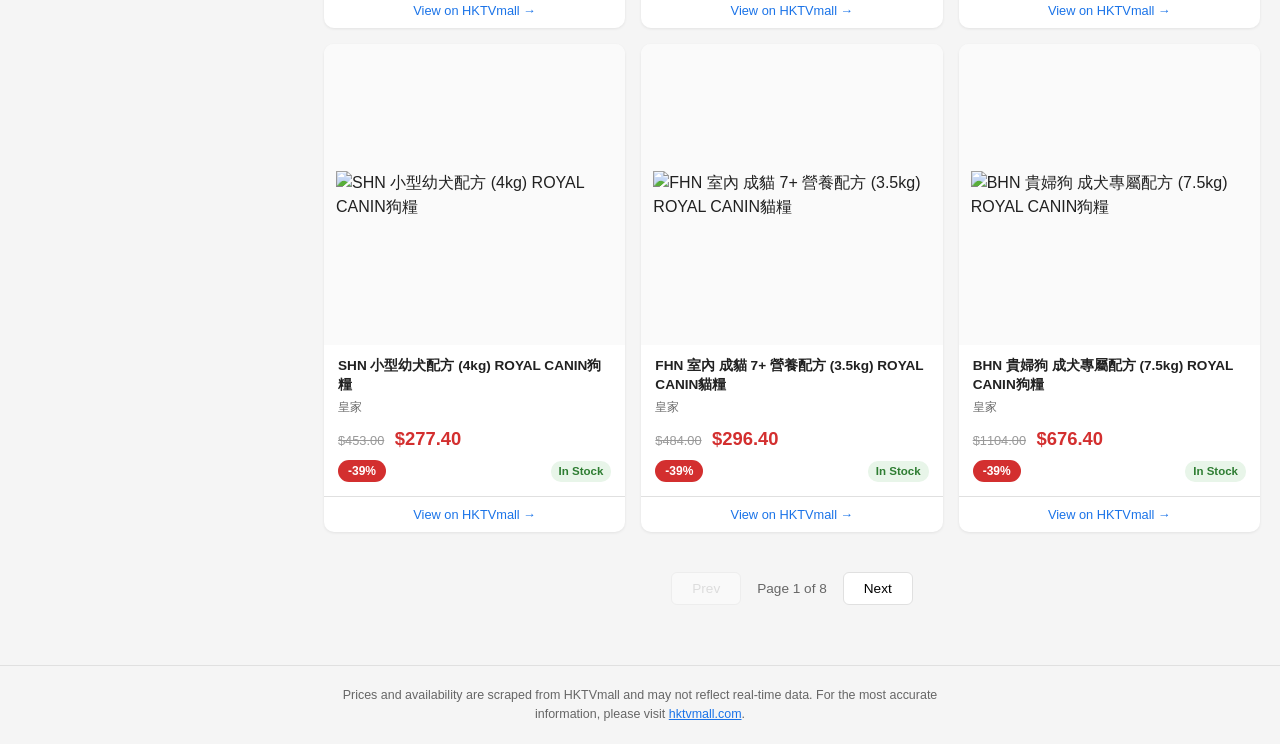
==== commit 341bb0b4: "feat: Add update polling system with auto-refresh and toast notifications After triggering a manual " ====
--- a/site/index.html
+++ b/site/index.html
@@ -15,6 +15,9 @@
       <span class="button-loading" style="display: none;">Triggering...</span>
     </button>
   </header>
+
+  <!-- Status Banner -->
+  <div id="status-banner" class="status-banner hidden"></div>
 
   <div class="metrics-bar">
     <div class="metric">
@@ -109,6 +112,9 @@
     <p>Prices and availability are scraped from HKTVmall and may not reflect real-time data. For the most accurate information, please visit <a href="https://www.hktvmall.com" target="_blank" rel="noopener">hktvmall.com</a>.</p>
   </footer>
 
+  <!-- Toast Container -->
+  <div id="toast-container" class="toast-container"></div>
+
   <script type="module" src="js/app.js"></script>
 </body>
 </html>
--- a/site/css/style.css
+++ b/site/css/style.css
@@ -66,9 +66,15 @@
 }
 
 .scraped-date {
-  font-size: 0.85rem;
-  color: var(--color-text-secondary);
-  margin-top: 4px;
+  font-size: 0.9rem;
+  color: var(--color-text-secondary);
+  margin-top: 8px;
+  font-weight: 500;
+}
+
+.scraped-date::before {
+  content: "🕐 ";
+  font-size: 1rem;
 }
 
 /* === Metrics Bar === */
@@ -558,6 +564,165 @@
   color: var(--color-link);
 }
 
+/* === Status Banner === */
+.status-banner {
+  background: linear-gradient(135deg, #1a73e8 0%, #1557b0 100%);
+  color: white;
+  padding: 12px 24px;
+  text-align: center;
+  font-size: 0.9rem;
+  font-weight: 500;
+  position: sticky;
+  top: 0;
+  z-index: 50;
+  box-shadow: 0 2px 8px rgba(0, 0, 0, 0.15);
+  display: flex;
+  align-items: center;
+  justify-content: center;
+  gap: 16px;
+  flex-wrap: wrap;
+}
+
+.status-banner.hidden {
+  display: none;
+}
+
+.status-banner-content {
+  display: flex;
+  align-items: center;
+  gap: 12px;
+}
+
+.status-banner-icon {
+  animation: rotate 2s linear infinite;
+  font-size: 1.2rem;
+}
+
+@keyframes rotate {
+  from { transform: rotate(0deg); }
+  to { transform: rotate(360deg); }
+}
+
+.countdown-timer {
+  background: rgba(255, 255, 255, 0.2);
+  padding: 4px 12px;
+  border-radius: 12px;
+  font-weight: 600;
+  font-size: 0.85rem;
+}
+
+.status-banner-cancel {
+  background: rgba(255, 255, 255, 0.9);
+  color: #1a73e8;
+  border: none;
+  padding: 6px 16px;
+  border-radius: 6px;
+  font-size: 0.85rem;
+  font-weight: 600;
+  cursor: pointer;
+  transition: background 0.2s;
+  font-family: var(--font-stack);
+}
+
+.status-banner-cancel:hover {
+  background: white;
+}
+
+/* === Toast Notifications === */
+.toast-container {
+  position: fixed;
+  top: 20px;
+  right: 20px;
+  z-index: 1000;
+  display: flex;
+  flex-direction: column;
+  gap: 10px;
+  max-width: 400px;
+}
+
+.toast {
+  background: white;
+  padding: 16px 20px;
+  border-radius: var(--radius-md);
+  box-shadow: var(--shadow-lg);
+  display: flex;
+  align-items: center;
+  gap: 12px;
+  animation: slideIn 0.3s ease-out;
+  border-left: 4px solid;
+  min-width: 300px;
+}
+
+@keyframes slideIn {
+  from {
+    transform: translateX(400px);
+    opacity: 0;
+  }
+  to {
+    transform: translateX(0);
+    opacity: 1;
+  }
+}
+
+.toast.toast-success {
+  border-left-color: #4caf50;
+}
+
+.toast.toast-error {
+  border-left-color: #f44336;
+}
+
+.toast.toast-info {
+  border-left-color: #2196f3;
+}
+
+.toast-icon {
+  font-size: 1.5rem;
+  flex-shrink: 0;
+}
+
+.toast-success .toast-icon::before {
+  content: "✓";
+  color: #4caf50;
+}
+
+.toast-error .toast-icon::before {
+  content: "✗";
+  color: #f44336;
+}
+
+.toast-info .toast-icon::before {
+  content: "ℹ";
+  color: #2196f3;
+}
+
+.toast-message {
+  flex: 1;
+  font-size: 0.9rem;
+  color: var(--color-text);
+  line-height: 1.4;
+}
+
+.toast-close {
+  background: none;
+  border: none;
+  font-size: 1.2rem;
+  color: var(--color-text-secondary);
+  cursor: pointer;
+  padding: 0;
+  width: 24px;
+  height: 24px;
+  display: flex;
+  align-items: center;
+  justify-content: center;
+  border-radius: 4px;
+  transition: background 0.2s;
+}
+
+.toast-close:hover {
+  background: var(--color-bg);
+}
+
 /* === Responsive: Tablet === */
 @media (max-width: 1024px) {
   .product-grid {
@@ -613,4 +778,34 @@
   .filter-close-btn {
     display: block;
   }
-}
+
+  /* Status Banner - Mobile */
+  .status-banner {
+    padding: 10px 16px;
+    font-size: 0.85rem;
+    flex-direction: column;
+    gap: 8px;
+  }
+
+  .countdown-timer {
+    font-size: 0.8rem;
+  }
+
+  /* Toast Notifications - Mobile */
+  .toast-container {
+    top: 10px;
+    right: 10px;
+    left: 10px;
+    max-width: none;
+  }
+
+  .toast {
+    min-width: auto;
+    padding: 12px 16px;
+    font-size: 0.85rem;
+  }
+
+  .toast-icon {
+    font-size: 1.2rem;
+  }
+}
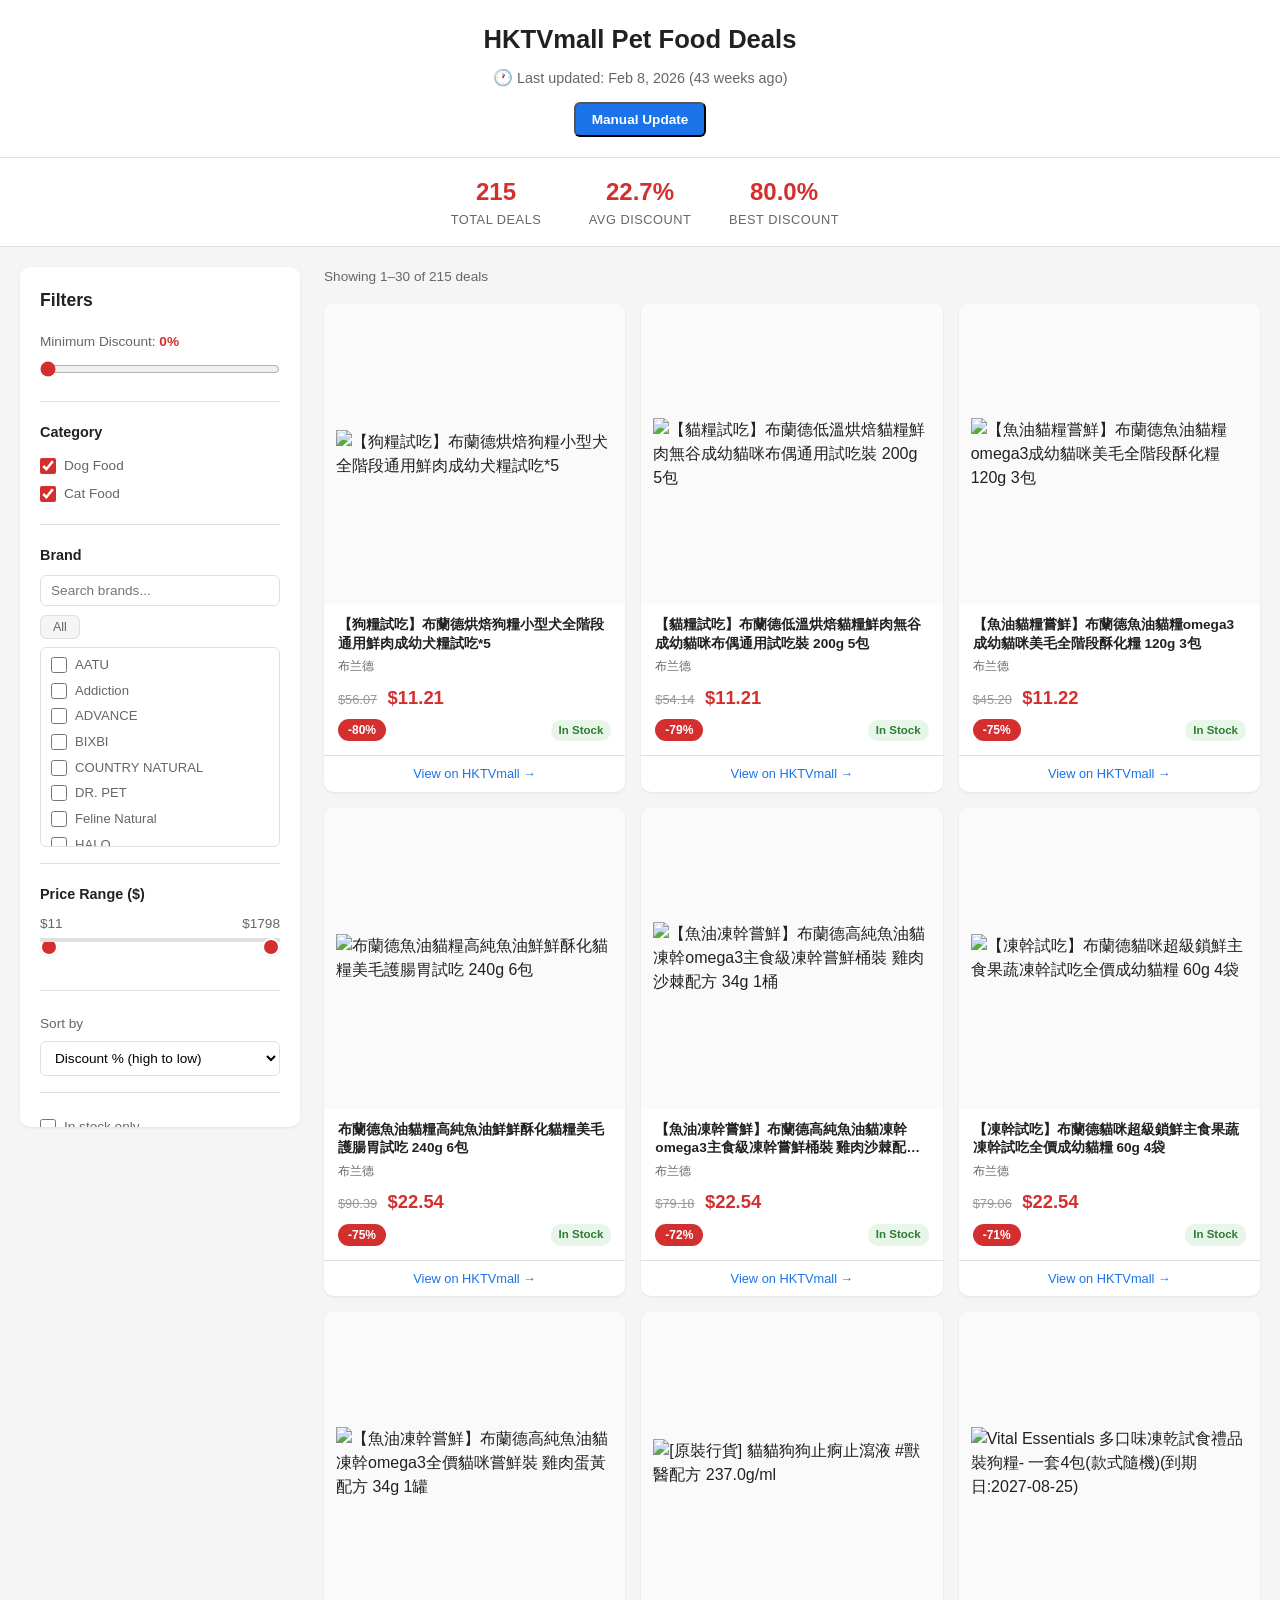
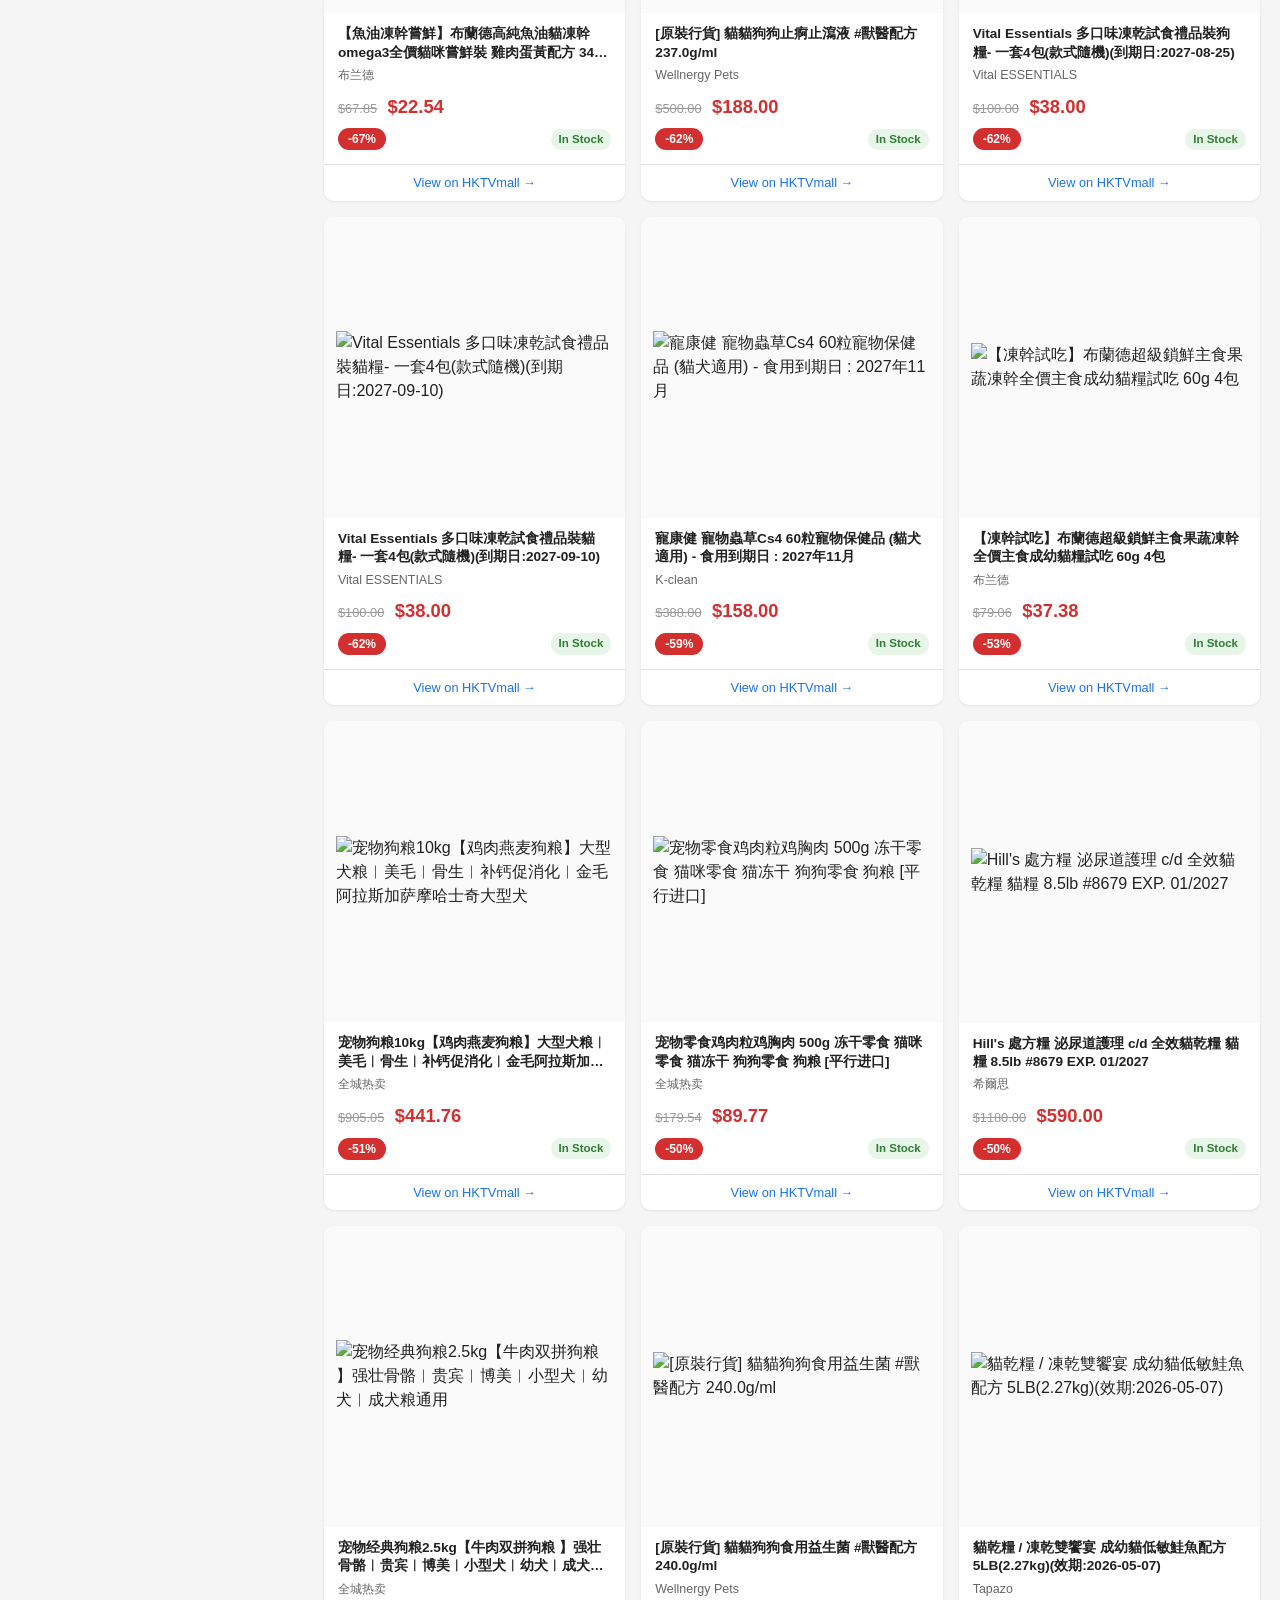
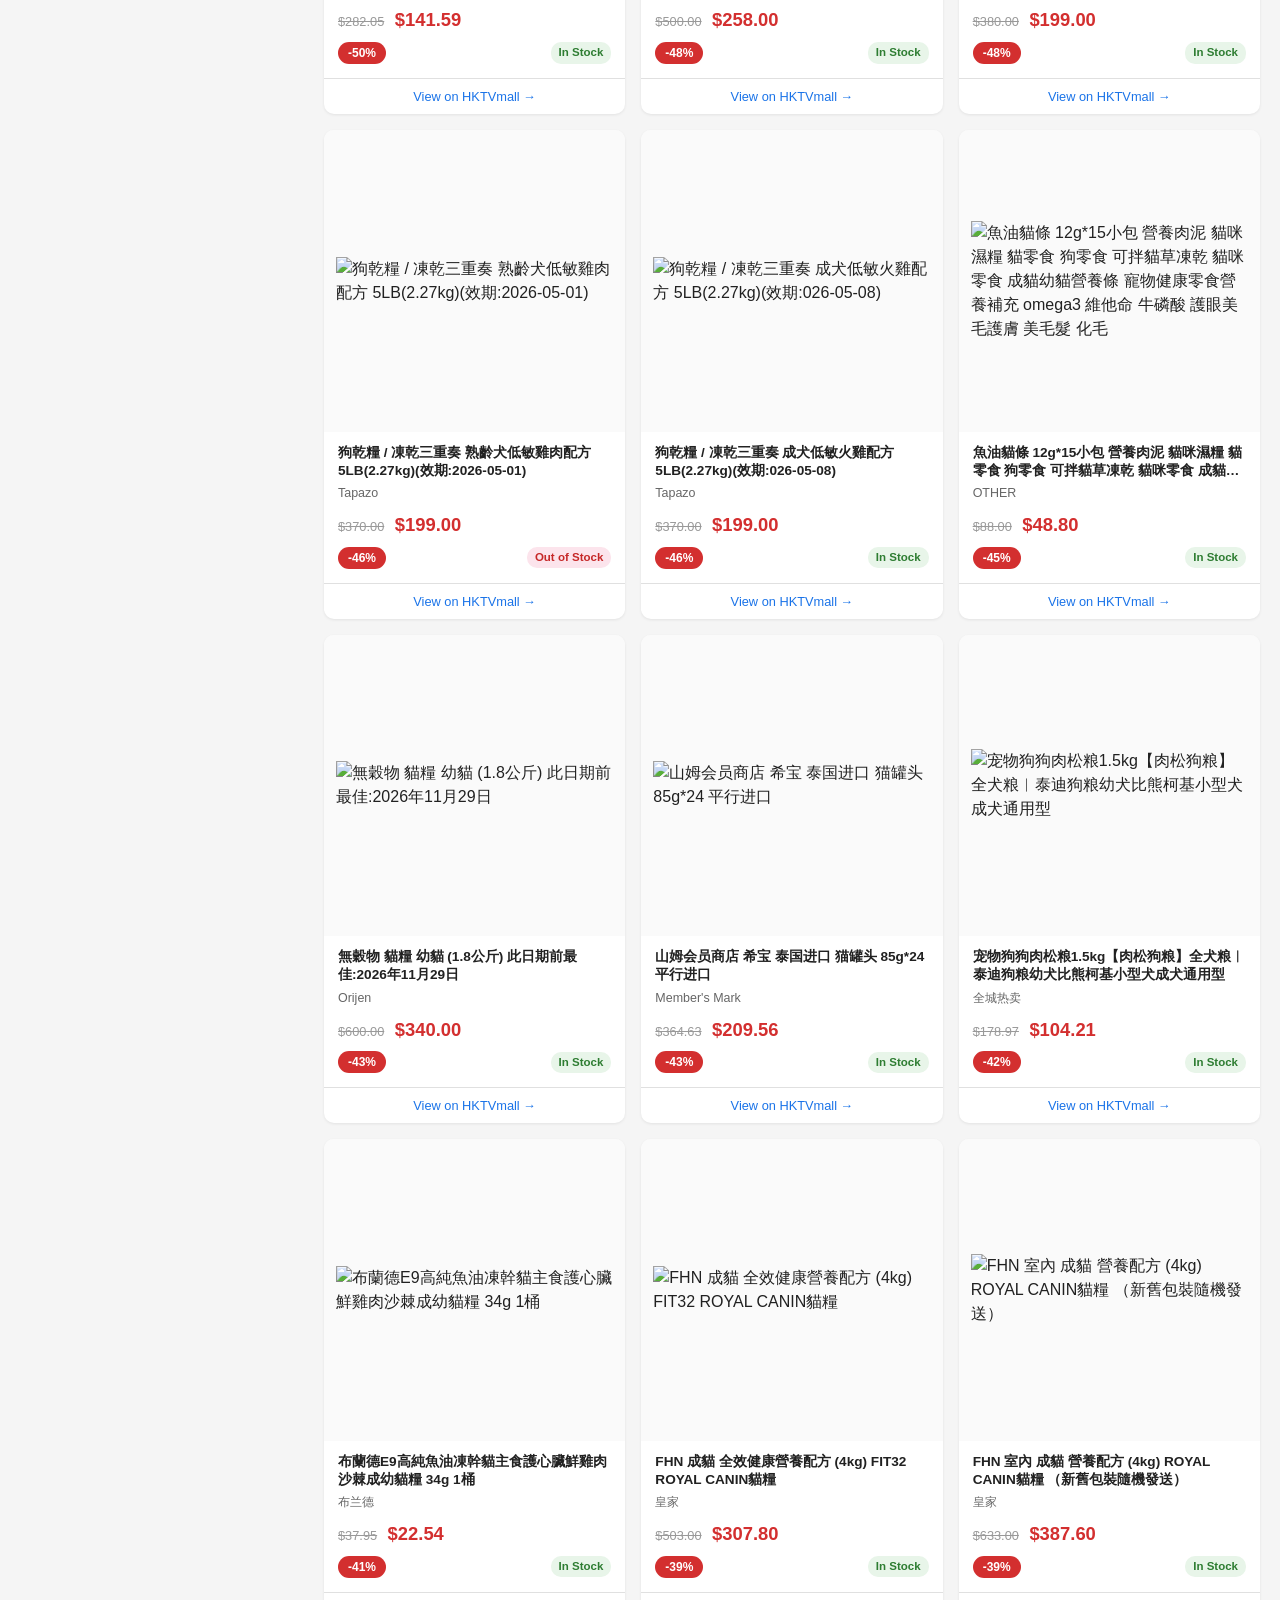
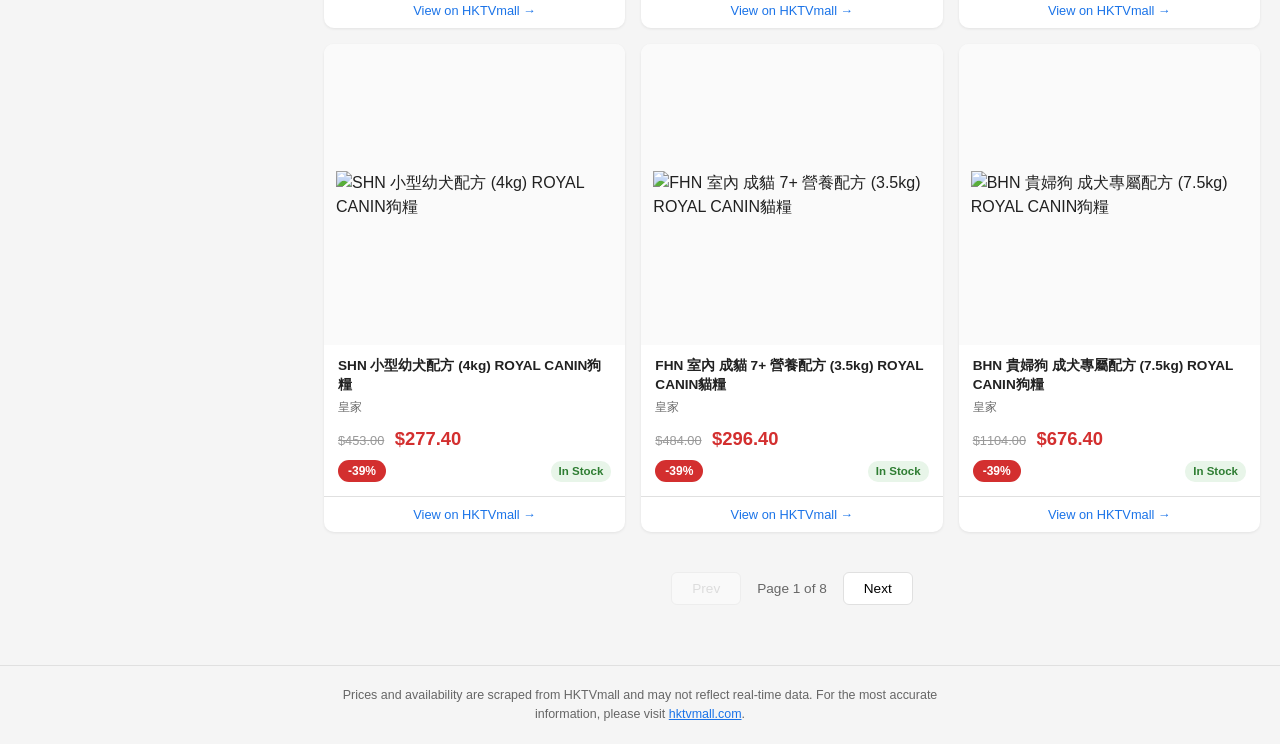
==== commit 1fa0e086: "fix: Correct product URLs and add brand "All" button - Fix product links: BASE_URL now includes /hkt" ====
--- a/site/index.html
+++ b/site/index.html
@@ -59,6 +59,7 @@
       <div class="filter-section">
         <h3>Brand</h3>
         <input type="text" id="brand-search" class="brand-search" placeholder="Search brands...">
+        <button class="brand-all-btn" id="brand-all-btn">All</button>
         <div class="brand-list" id="brand-list"></div>
       </div>
 
--- a/site/css/style.css
+++ b/site/css/style.css
@@ -232,6 +232,25 @@
   border-color: var(--color-accent);
 }
 
+.brand-all-btn {
+  display: inline-block;
+  margin-bottom: 8px;
+  padding: 4px 12px;
+  font-size: 0.78rem;
+  font-family: var(--font-stack);
+  background: var(--color-bg);
+  border: 1px solid var(--color-border);
+  border-radius: var(--radius-sm);
+  cursor: pointer;
+  color: var(--color-text-secondary);
+  transition: background 0.15s;
+}
+
+.brand-all-btn:hover {
+  background: var(--color-border);
+  color: var(--color-text);
+}
+
 .brand-list {
   max-height: 200px;
   overflow-y: auto;
@@ -496,6 +515,13 @@
   color: #c62828;
 }
 
+.card-updated {
+  font-size: 0.7rem;
+  color: var(--color-text-secondary);
+  padding: 4px 14px 0;
+  text-align: right;
+}
+
 .card-link {
   display: block;
   text-align: center;
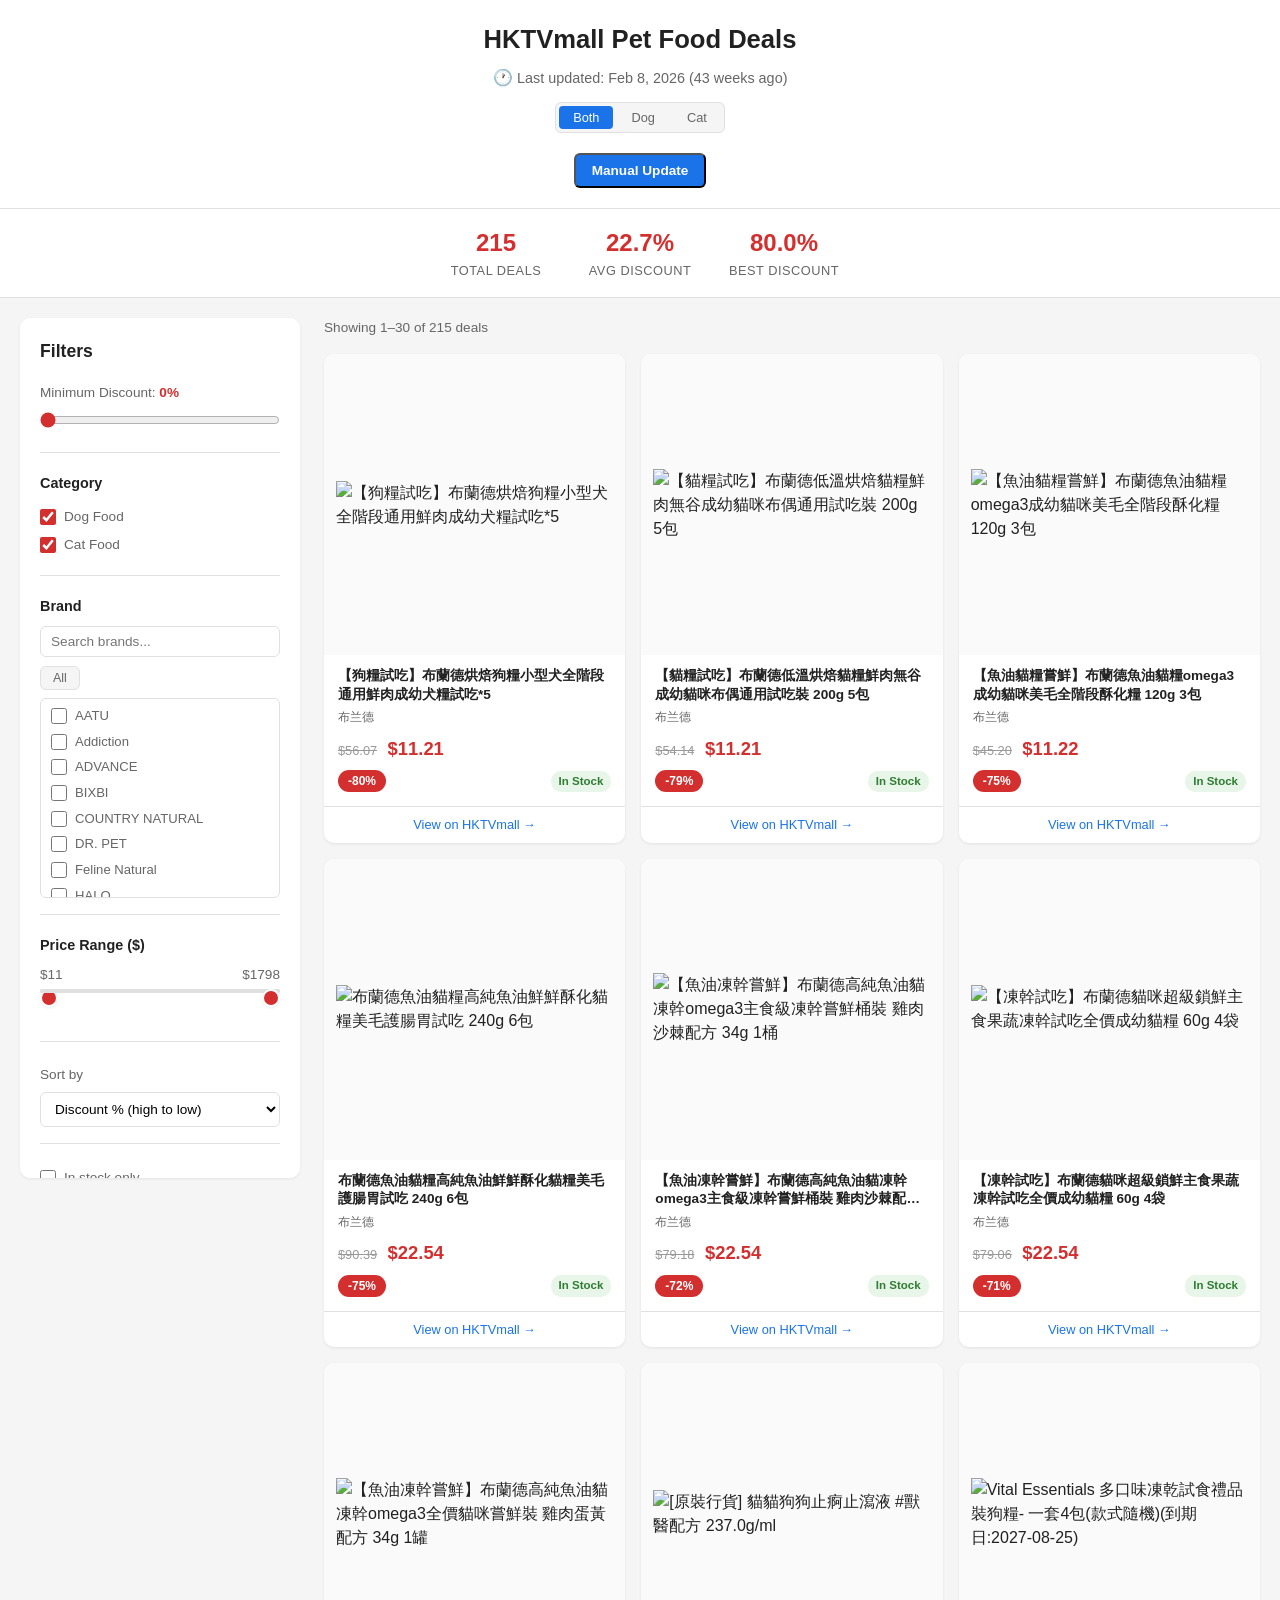
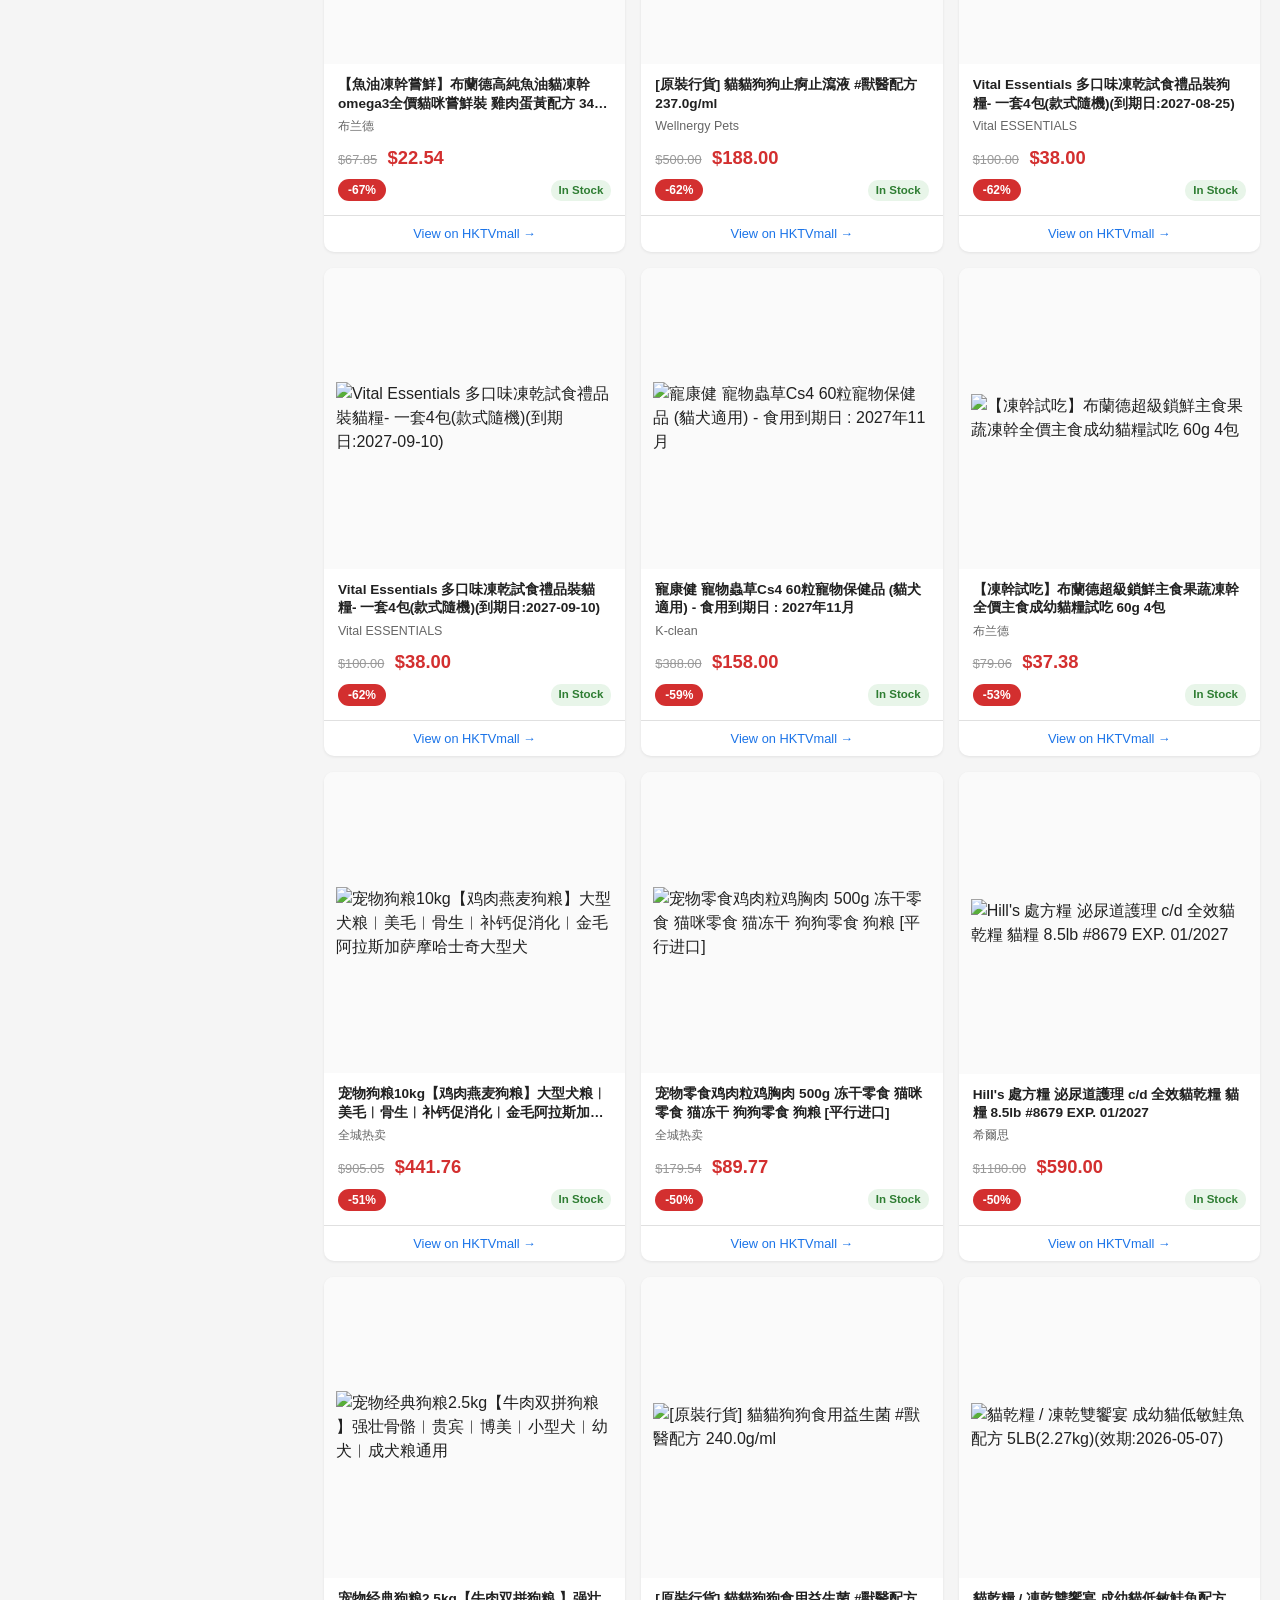
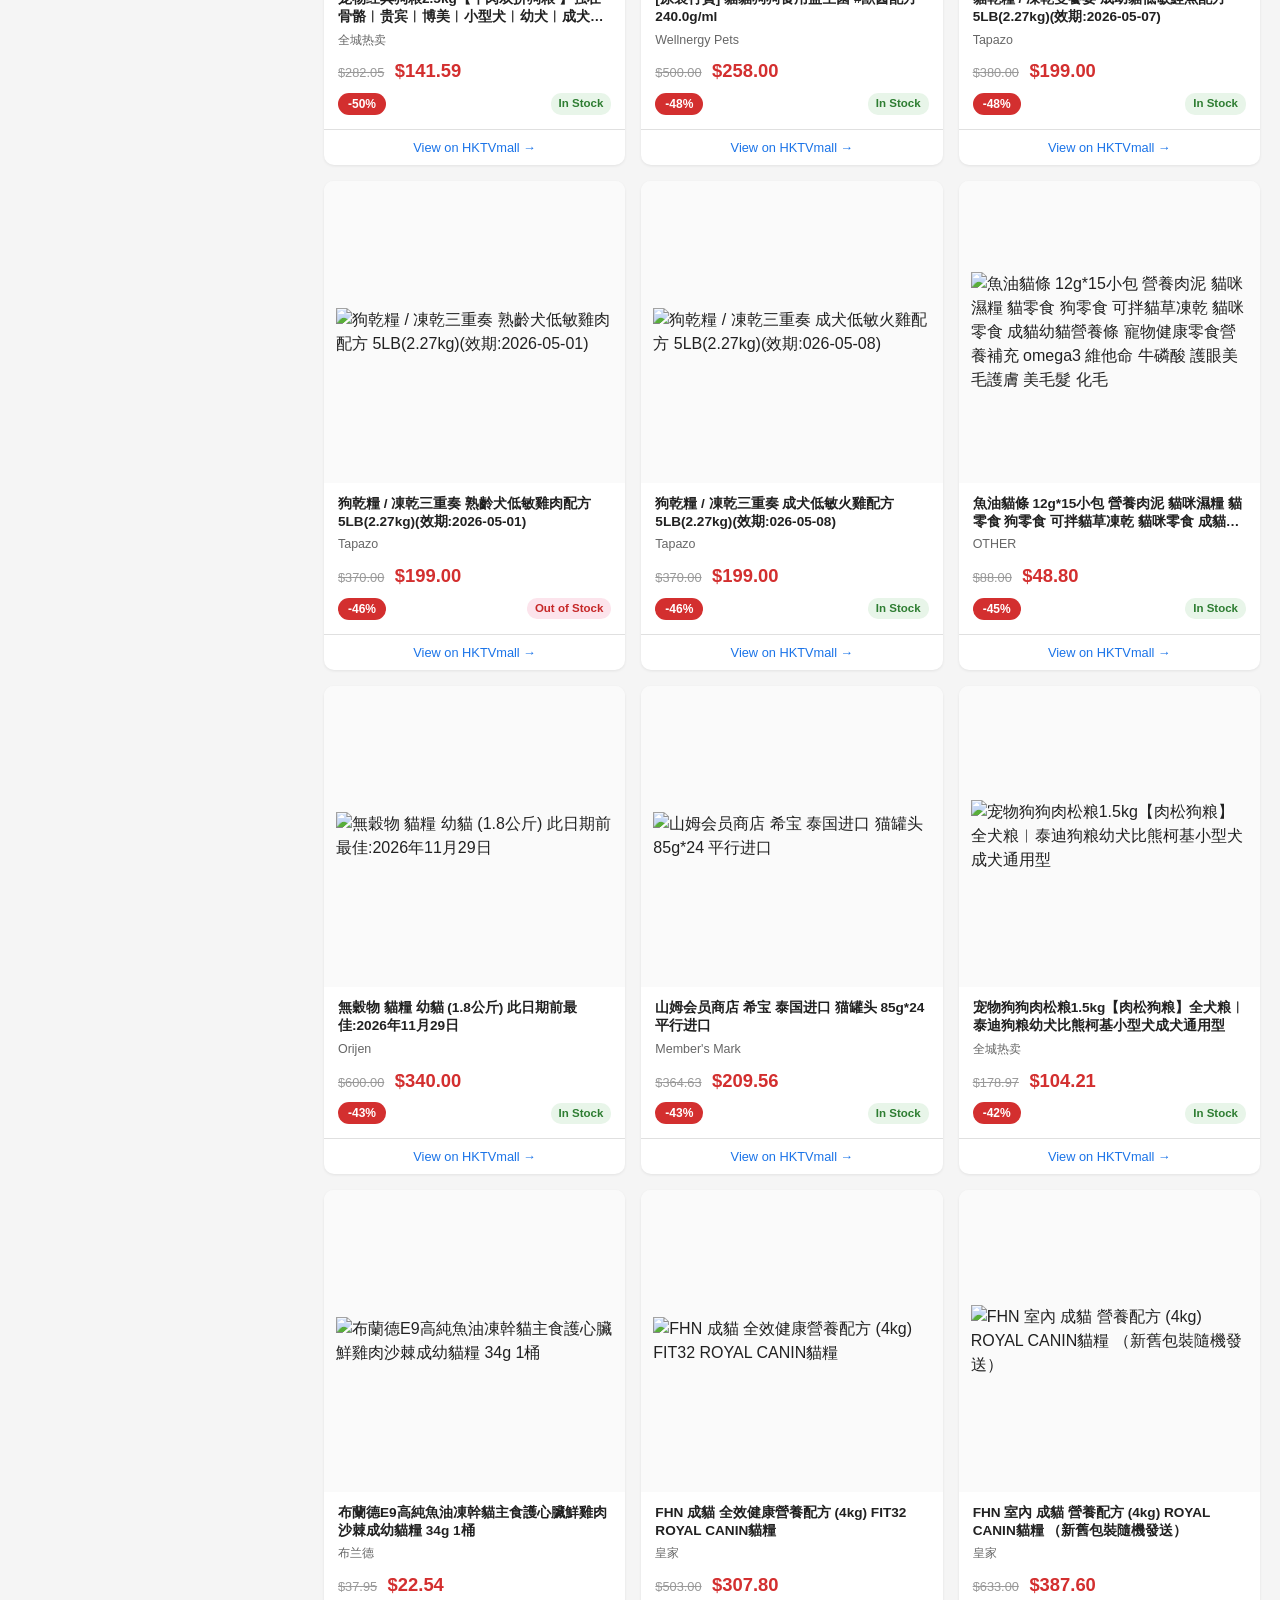
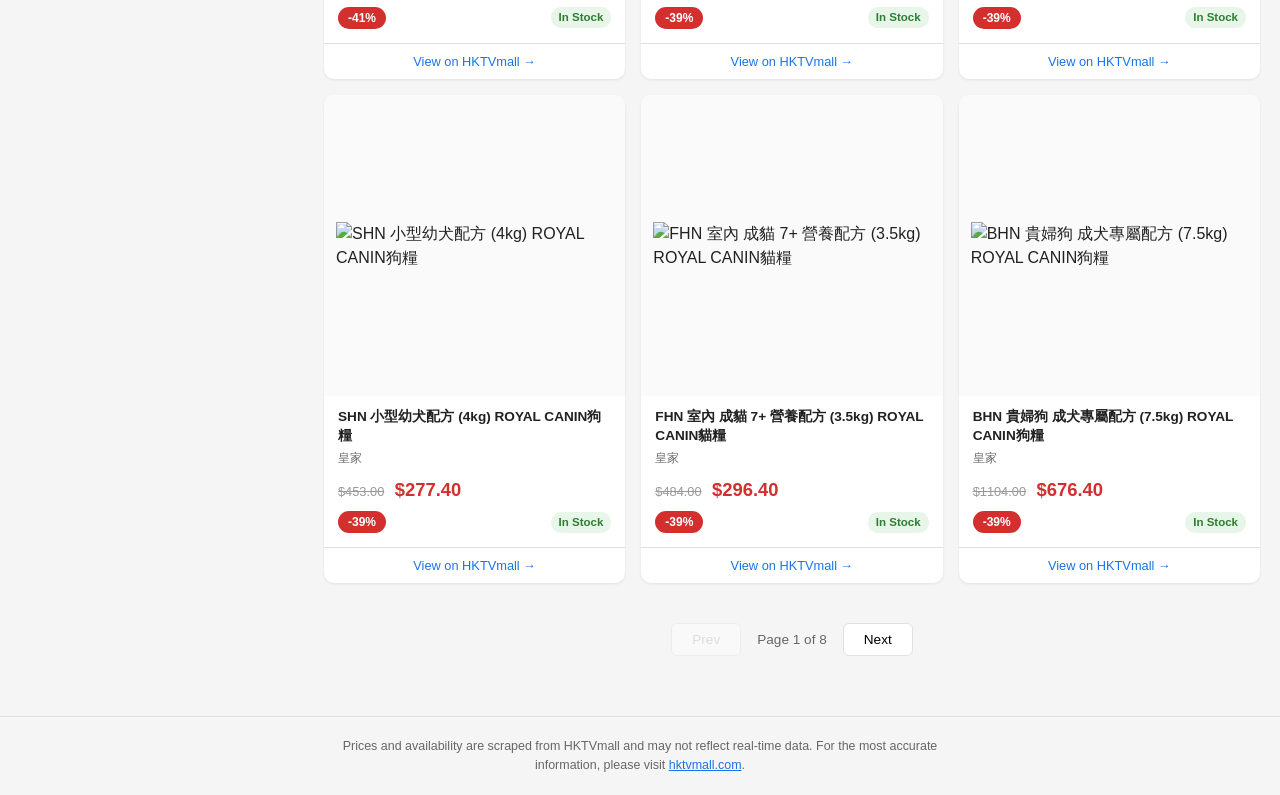
==== commit 7588853c: "feat: faster scrapes, per-category trigger, and progress bar - Backend: REQUEST_DELAY 1.0→0.5s, SCRA" ====
--- a/site/index.html
+++ b/site/index.html
@@ -10,10 +10,17 @@
   <header class="site-header">
     <h1>HKTVmall Pet Food Deals</h1>
     <p id="scraped-date" class="scraped-date"></p>
-    <button id="update-button" class="update-button" title="Trigger scraper to update deals">
-      <span class="button-text">Manual Update</span>
-      <span class="button-loading" style="display: none;">Triggering...</span>
-    </button>
+    <div class="update-controls">
+      <div class="scrape-category-selector" id="scrape-category-selector">
+        <button class="scrape-cat-btn active" data-category="both">Both</button>
+        <button class="scrape-cat-btn" data-category="dog">Dog</button>
+        <button class="scrape-cat-btn" data-category="cat">Cat</button>
+      </div>
+      <button id="update-button" class="update-button" title="Trigger scraper to update deals">
+        <span class="button-text">Manual Update</span>
+        <span class="button-loading" style="display: none;">Triggering...</span>
+      </button>
+    </div>
   </header>
 
   <!-- Status Banner -->
--- a/site/css/style.css
+++ b/site/css/style.css
@@ -615,8 +615,10 @@
 
 .status-banner-content {
   display: flex;
-  align-items: center;
-  gap: 12px;
+  flex-direction: column;
+  align-items: center;
+  gap: 8px;
+  flex: 1;
 }
 
 .status-banner-icon {
@@ -652,6 +654,71 @@
 
 .status-banner-cancel:hover {
   background: white;
+}
+
+.status-text-group {
+  display: flex;
+  align-items: center;
+  gap: 12px;
+  flex-wrap: wrap;
+  justify-content: center;
+}
+
+.progress-bar-track {
+  width: 100%;
+  max-width: 320px;
+  height: 6px;
+  background: rgba(255, 255, 255, 0.3);
+  border-radius: 3px;
+  overflow: hidden;
+}
+
+.progress-bar-fill {
+  height: 100%;
+  background: rgba(255, 255, 255, 0.9);
+  border-radius: 3px;
+  transition: width 1s linear;
+}
+
+/* === Scrape Category Selector === */
+.update-controls {
+  display: flex;
+  flex-direction: column;
+  align-items: center;
+  gap: 8px;
+  margin-top: 12px;
+}
+
+.scrape-category-selector {
+  display: flex;
+  gap: 4px;
+  background: var(--color-bg);
+  border: 1px solid var(--color-border);
+  border-radius: var(--radius-sm);
+  padding: 3px;
+}
+
+.scrape-cat-btn {
+  padding: 4px 14px;
+  border: none;
+  border-radius: 4px;
+  font-size: 0.8rem;
+  font-family: var(--font-stack);
+  font-weight: 500;
+  cursor: pointer;
+  background: transparent;
+  color: var(--color-text-secondary);
+  transition: background 0.15s, color 0.15s;
+}
+
+.scrape-cat-btn:hover {
+  background: var(--color-border);
+  color: var(--color-text);
+}
+
+.scrape-cat-btn.active {
+  background: var(--color-link);
+  color: white;
 }
 
 /* === Toast Notifications === */
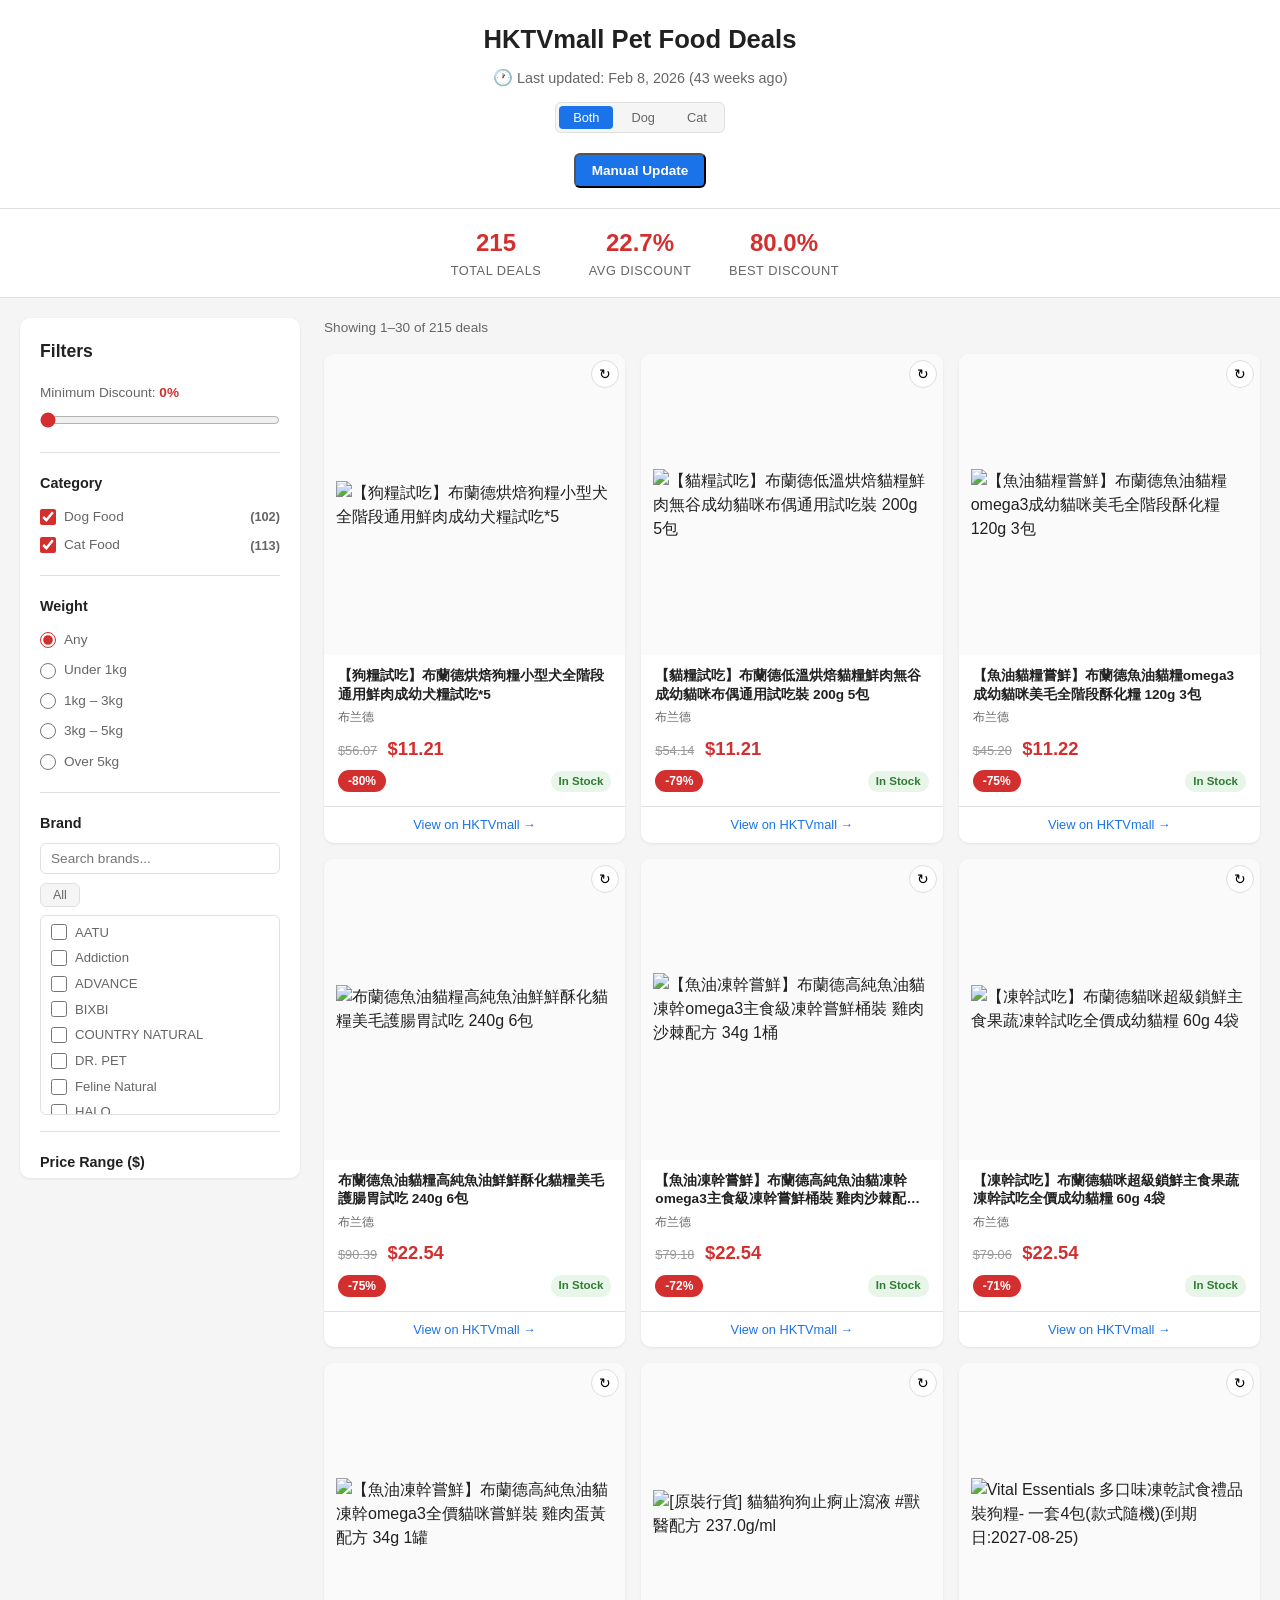
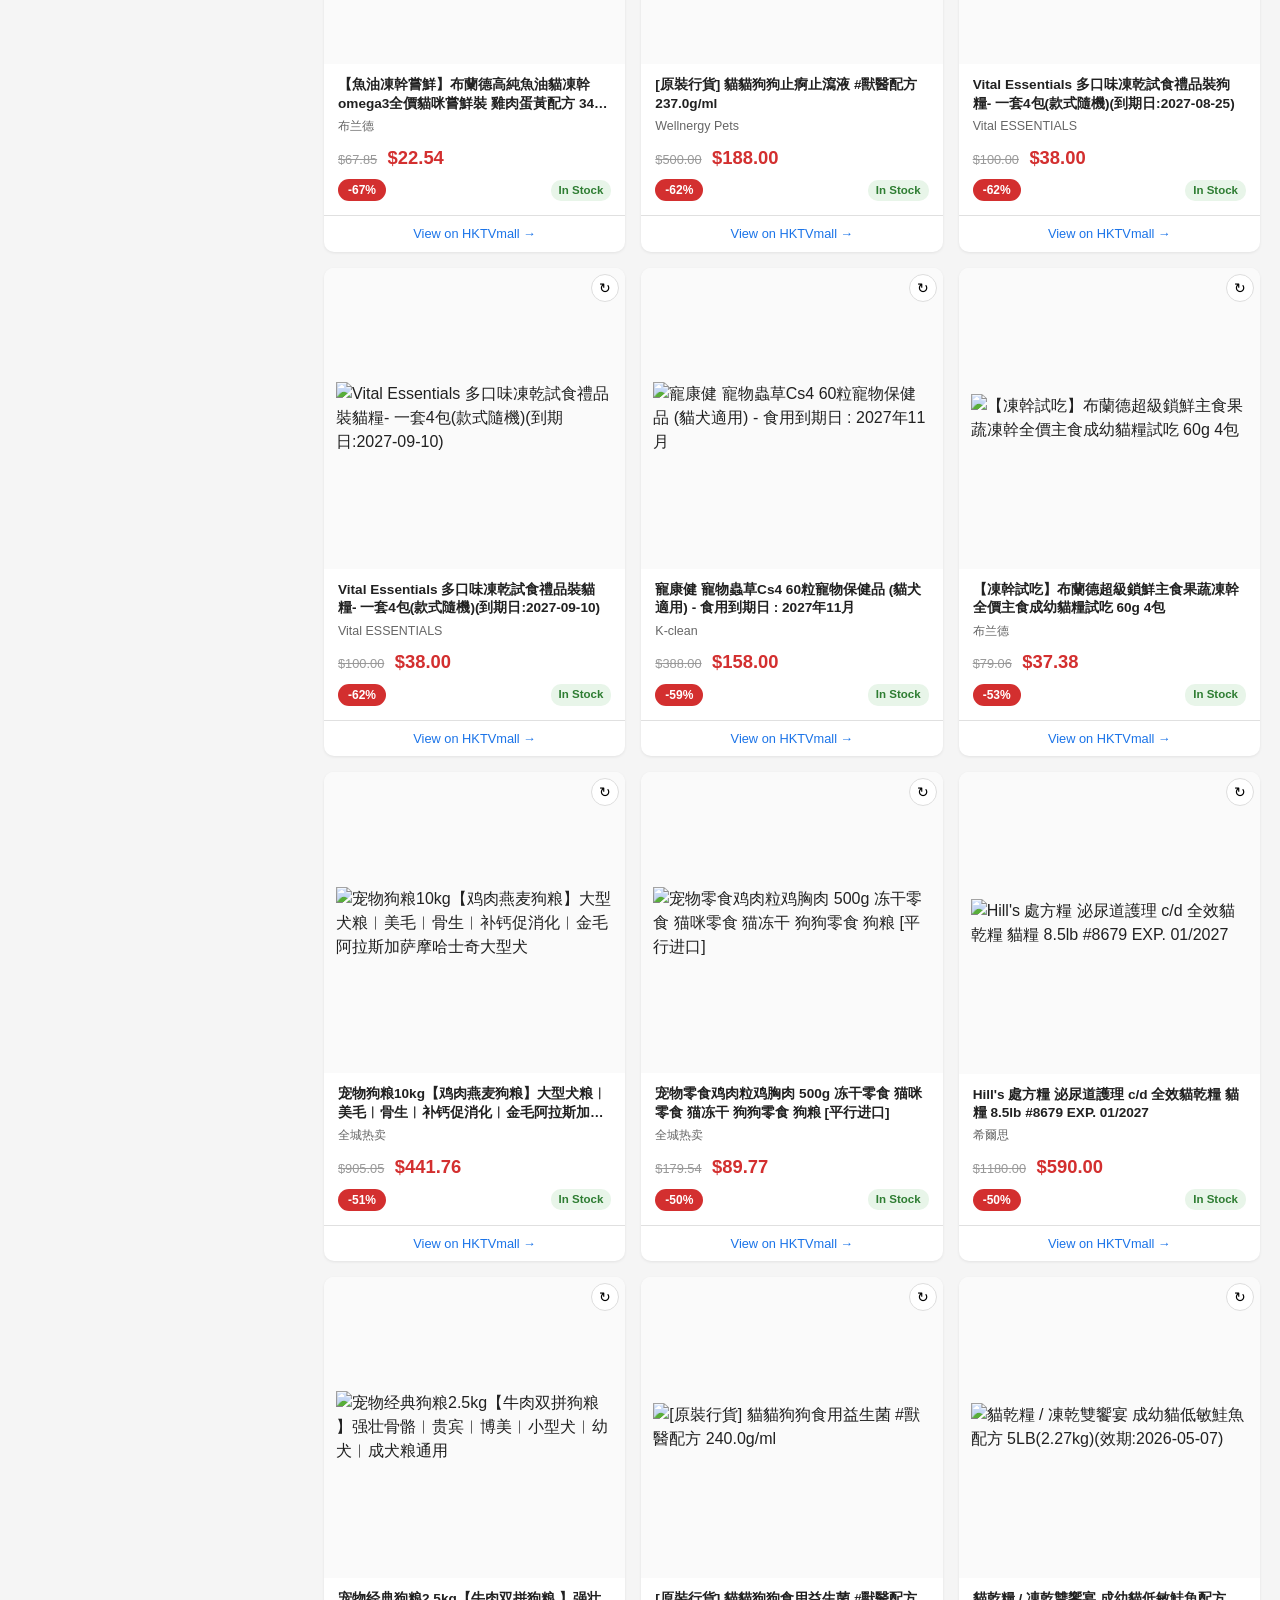
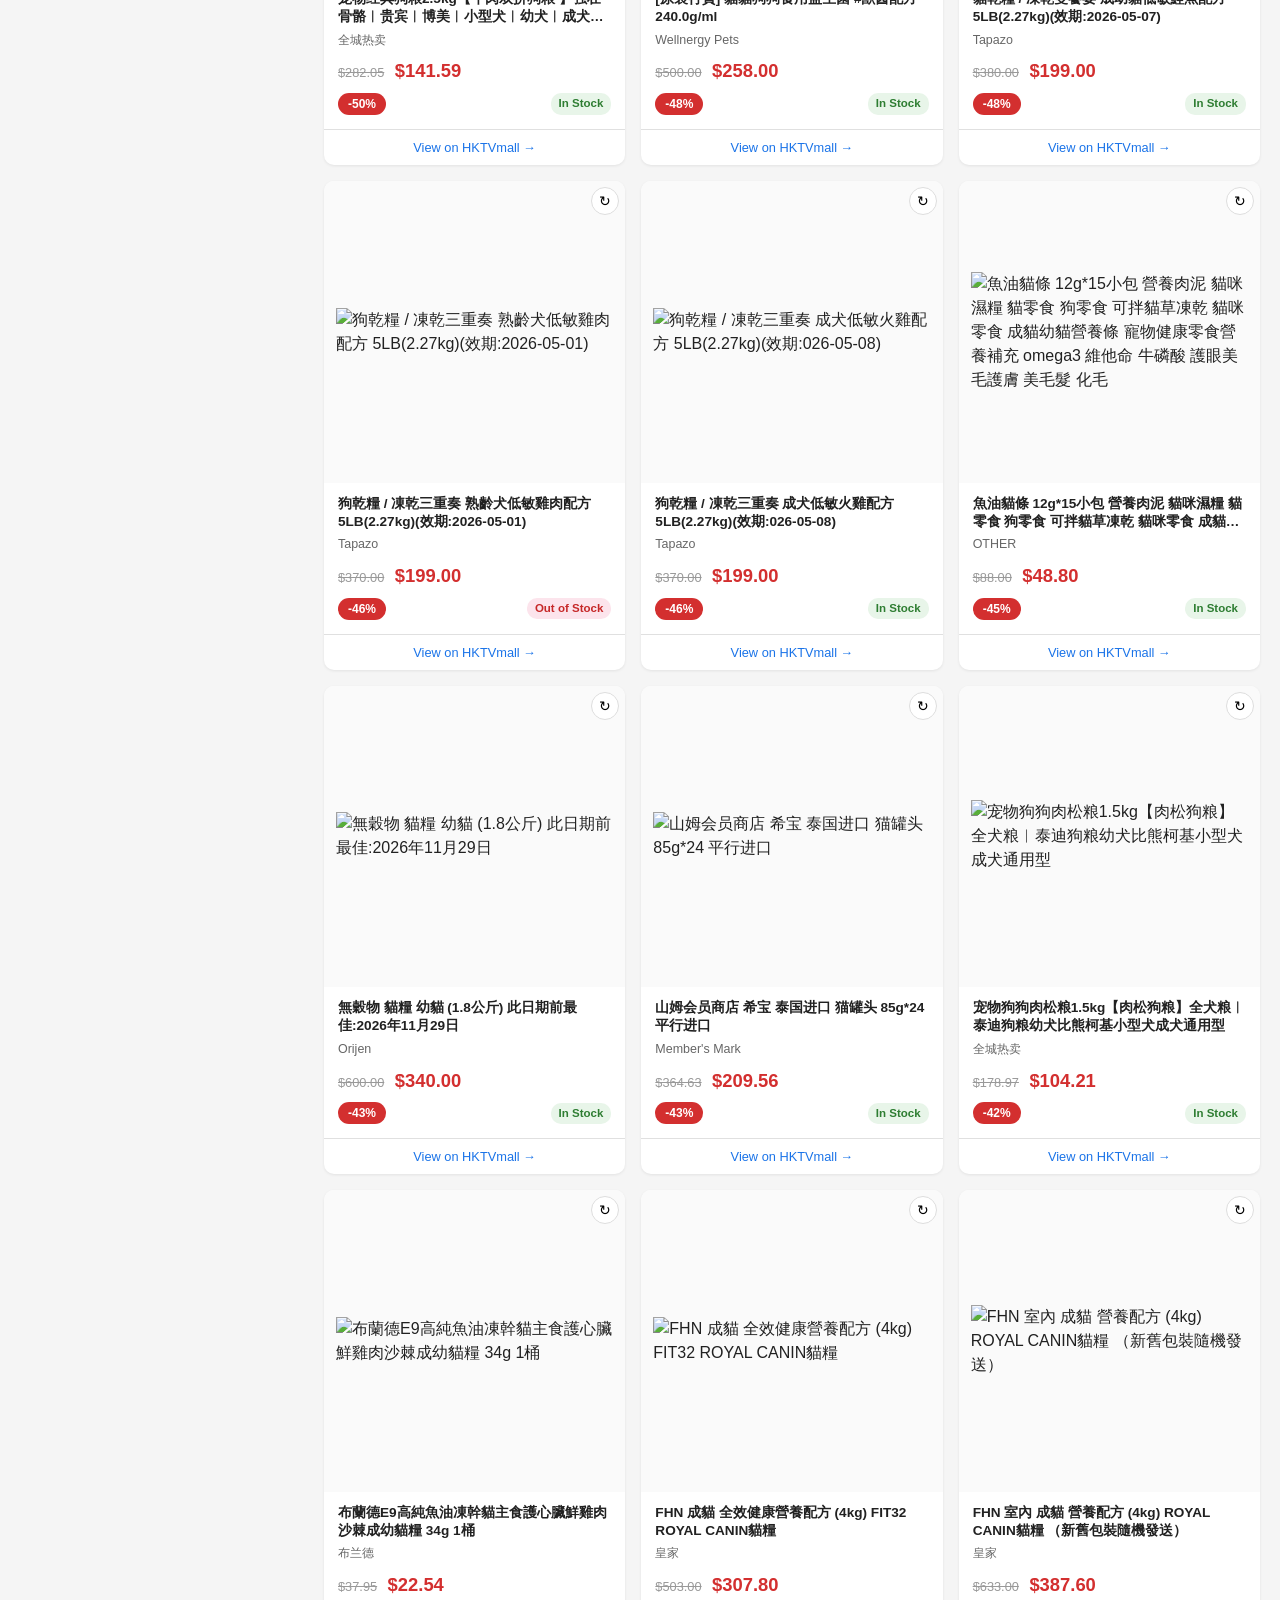
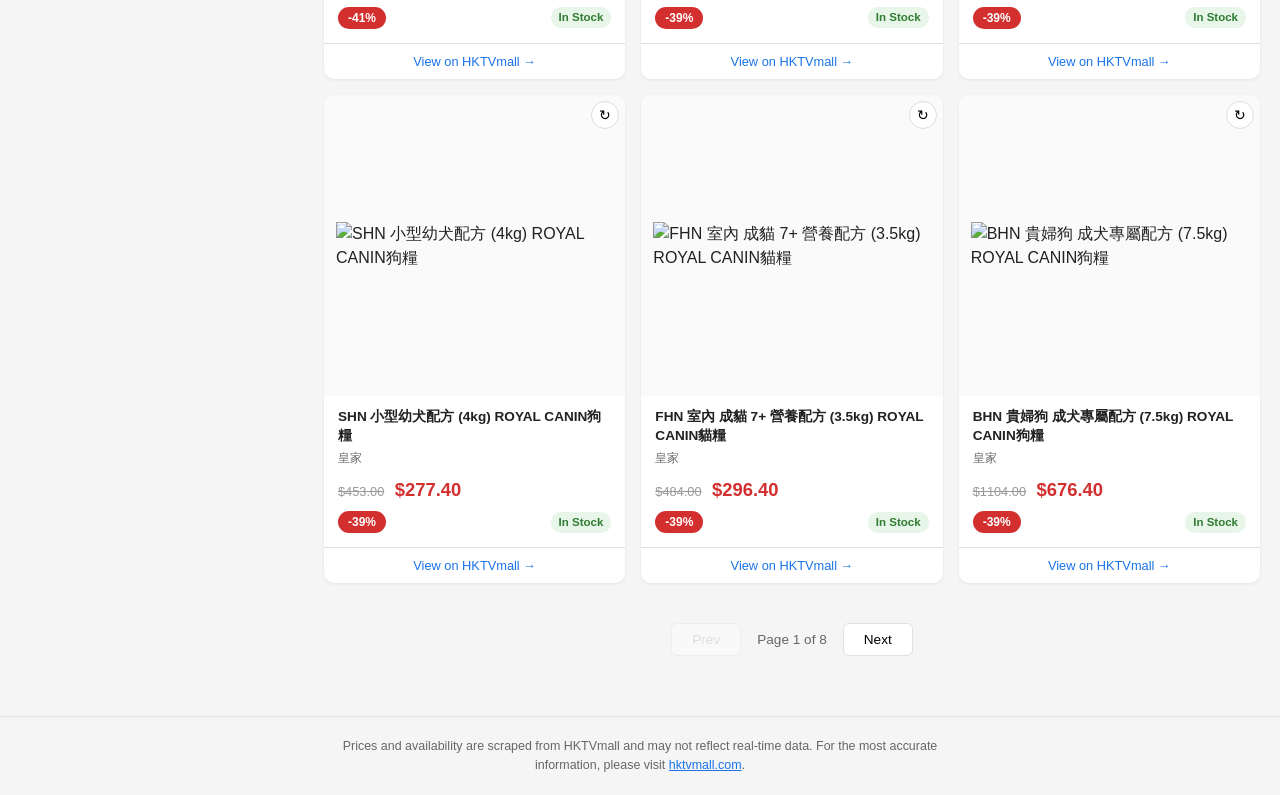
==== commit 0f44ec35: "feat: add dog/cat product count and weight filter - processor.py: add _extract_weight() to parse kg/" ====
--- a/site/index.html
+++ b/site/index.html
@@ -57,10 +57,33 @@
         <h3>Category</h3>
         <label class="checkbox-label">
           <input type="checkbox" id="cat-dog" checked> Dog Food
+          <span class="category-count" id="cat-dog-count"></span>
         </label>
         <label class="checkbox-label">
           <input type="checkbox" id="cat-cat" checked> Cat Food
+          <span class="category-count" id="cat-cat-count"></span>
         </label>
+      </div>
+
+      <div class="filter-section">
+        <h3>Weight</h3>
+        <div class="weight-filter">
+          <label class="radio-label">
+            <input type="radio" name="weight" value="any" checked> Any
+          </label>
+          <label class="radio-label">
+            <input type="radio" name="weight" value="under-1kg"> Under 1kg
+          </label>
+          <label class="radio-label">
+            <input type="radio" name="weight" value="1kg-3kg"> 1kg – 3kg
+          </label>
+          <label class="radio-label">
+            <input type="radio" name="weight" value="3kg-5kg"> 3kg – 5kg
+          </label>
+          <label class="radio-label">
+            <input type="radio" name="weight" value="over-5kg"> Over 5kg
+          </label>
+        </div>
       </div>
 
       <div class="filter-section">
--- a/site/css/style.css
+++ b/site/css/style.css
@@ -197,6 +197,35 @@
   height: 16px;
 }
 
+.category-count {
+  margin-left: auto;
+  font-size: 0.8rem;
+  color: var(--color-text-secondary);
+  font-weight: 600;
+}
+
+.radio-label {
+  display: flex;
+  align-items: center;
+  gap: 8px;
+  padding: 4px 0;
+  cursor: pointer;
+  font-size: 0.85rem;
+  color: var(--color-text);
+}
+
+.radio-label input[type="radio"] {
+  accent-color: var(--color-accent);
+  width: 16px;
+  height: 16px;
+}
+
+.weight-filter {
+  display: flex;
+  flex-direction: column;
+  gap: 2px;
+}
+
 /* Range slider */
 input[type="range"] {
   width: 100%;
@@ -423,6 +452,7 @@
 }
 
 .card-image {
+  position: relative;
   width: 100%;
   aspect-ratio: 1;
   display: flex;
@@ -430,6 +460,51 @@
   justify-content: center;
   background: #fafafa;
   padding: 12px;
+}
+
+.refresh-btn {
+  position: absolute;
+  top: 6px;
+  right: 6px;
+  width: 28px;
+  height: 28px;
+  border-radius: 50%;
+  background: rgba(255, 255, 255, 0.85);
+  border: 1px solid #ddd;
+  cursor: pointer;
+  display: flex;
+  align-items: center;
+  justify-content: center;
+  font-size: 14px;
+  z-index: 2;
+  transition: background 0.2s;
+  padding: 0;
+  line-height: 1;
+}
+
+.refresh-btn:hover {
+  background: rgba(255, 255, 255, 1);
+}
+
+.refresh-btn.refreshing {
+  animation: spin 0.8s linear infinite;
+}
+
+.refresh-btn.success {
+  color: #22c55e;
+}
+
+.refresh-btn.error {
+  color: #ef4444;
+}
+
+@keyframes spin {
+  from {
+    transform: rotate(0deg);
+  }
+  to {
+    transform: rotate(360deg);
+  }
 }
 
 .card-image img {
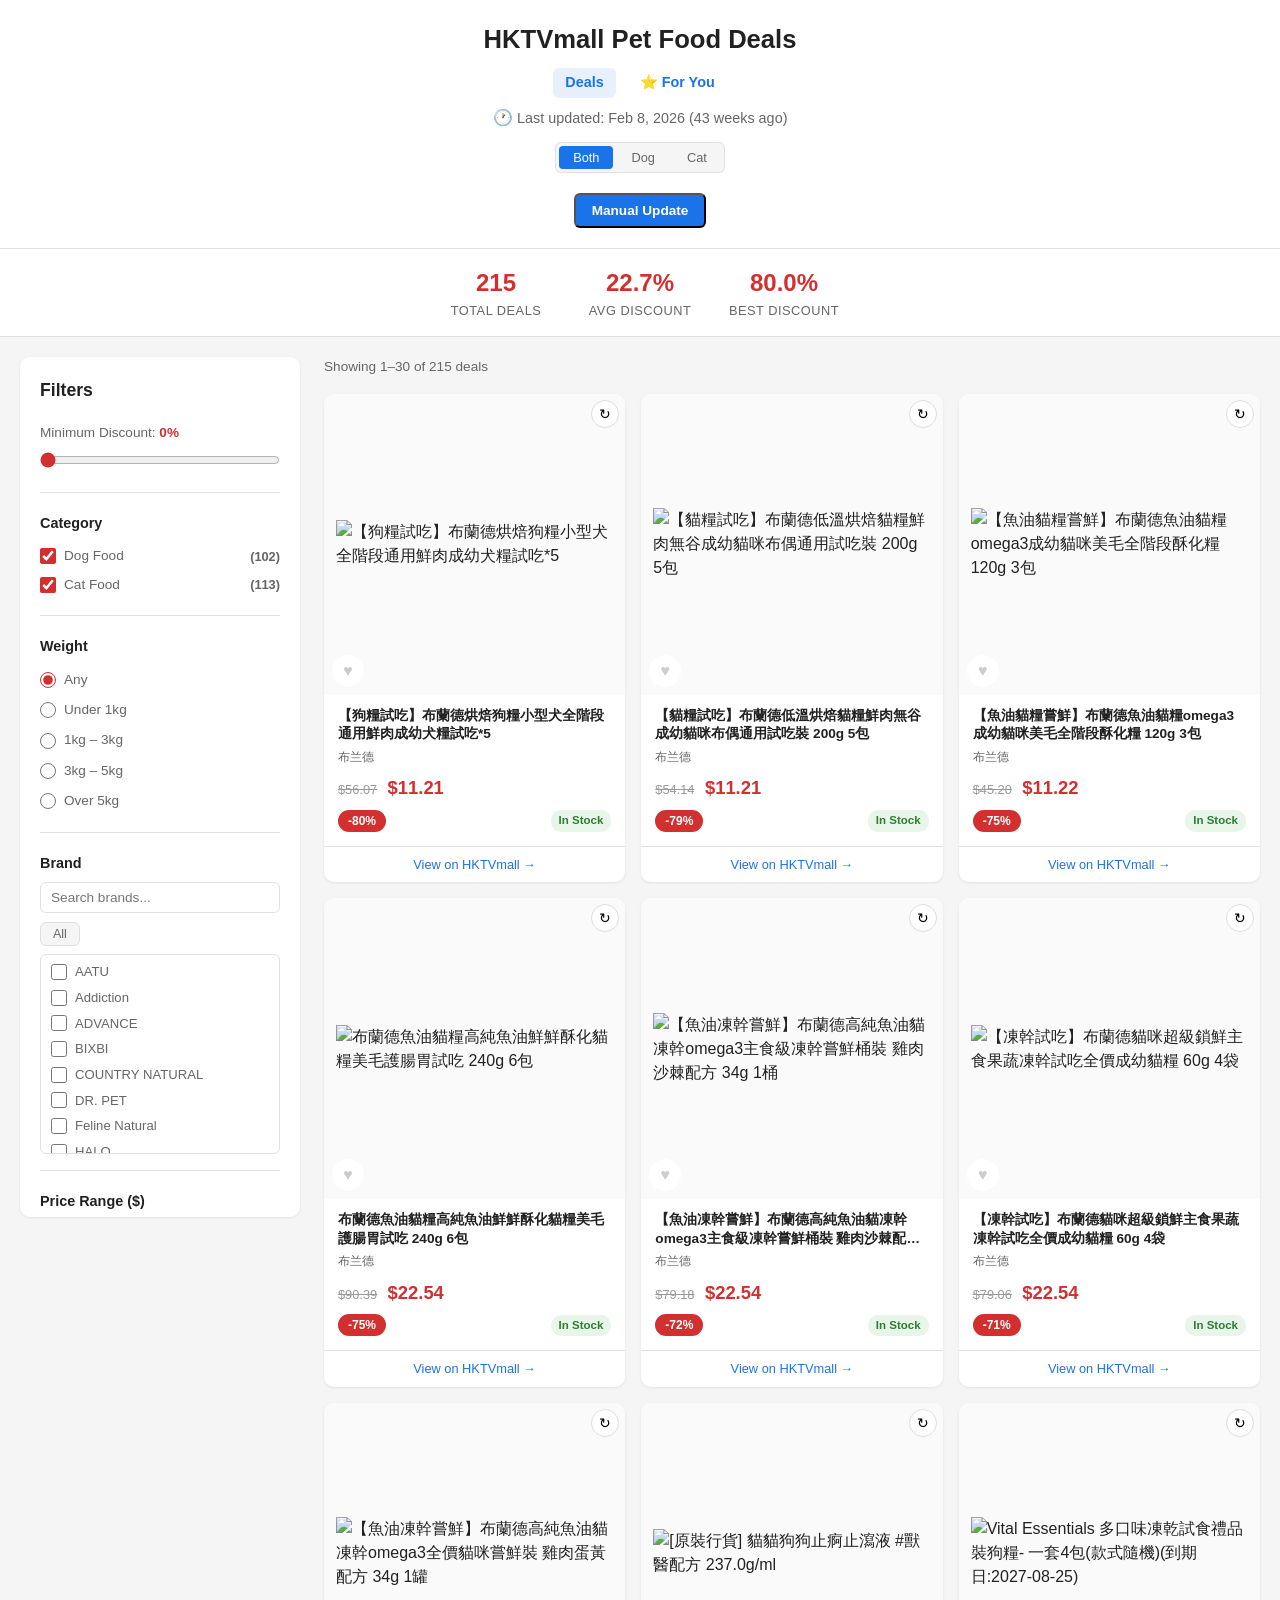
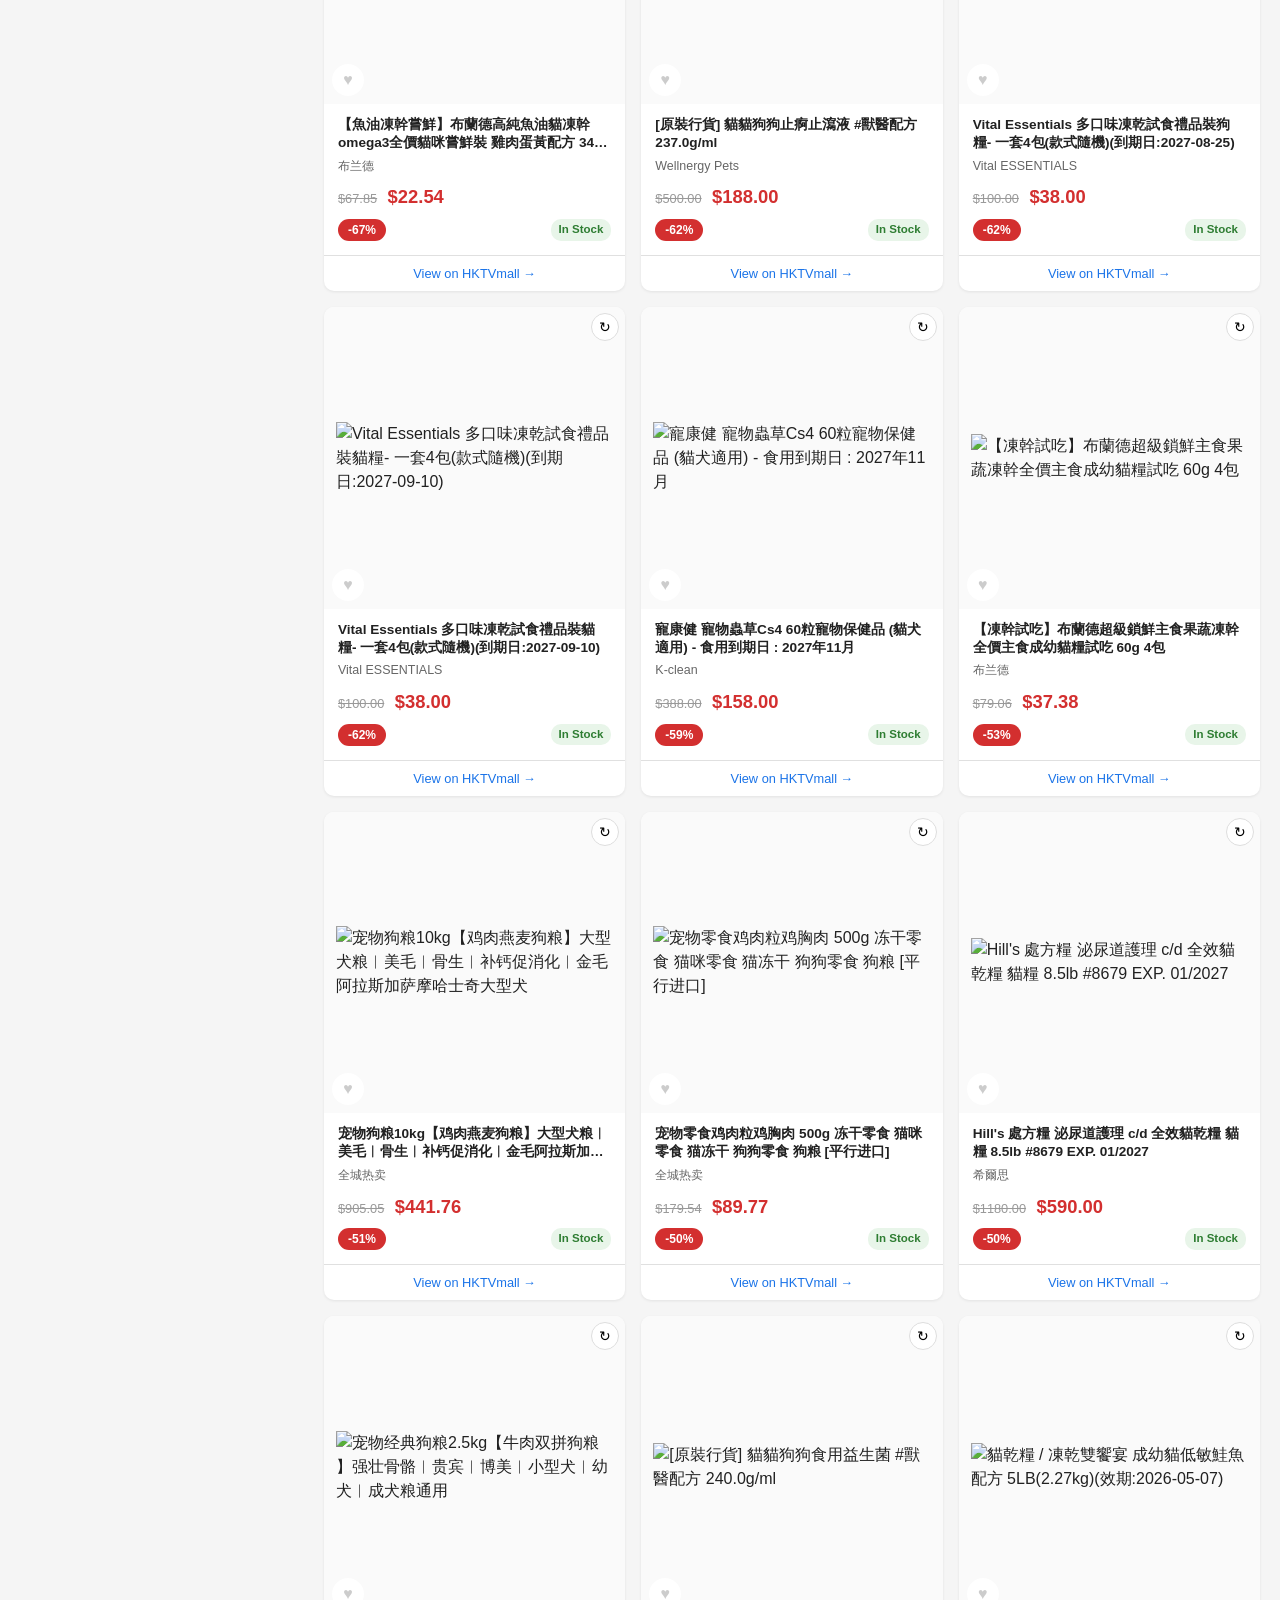
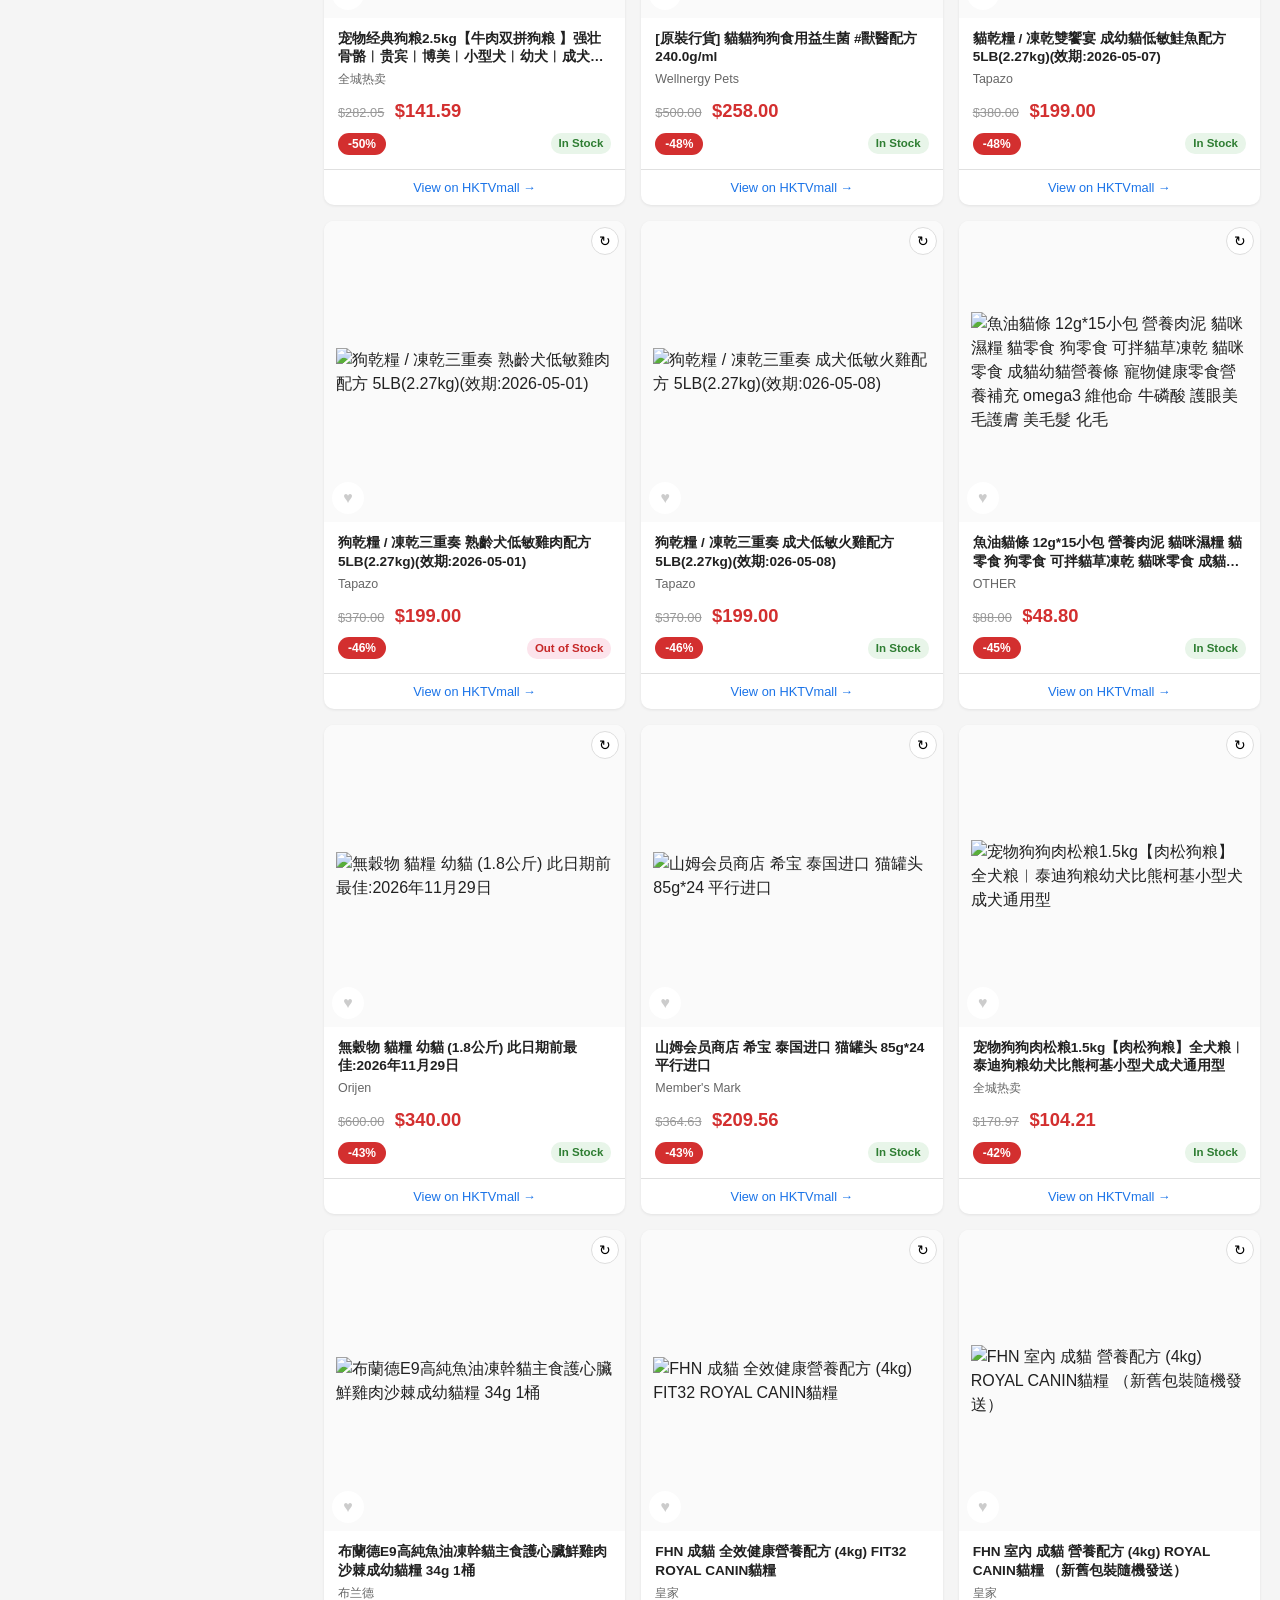
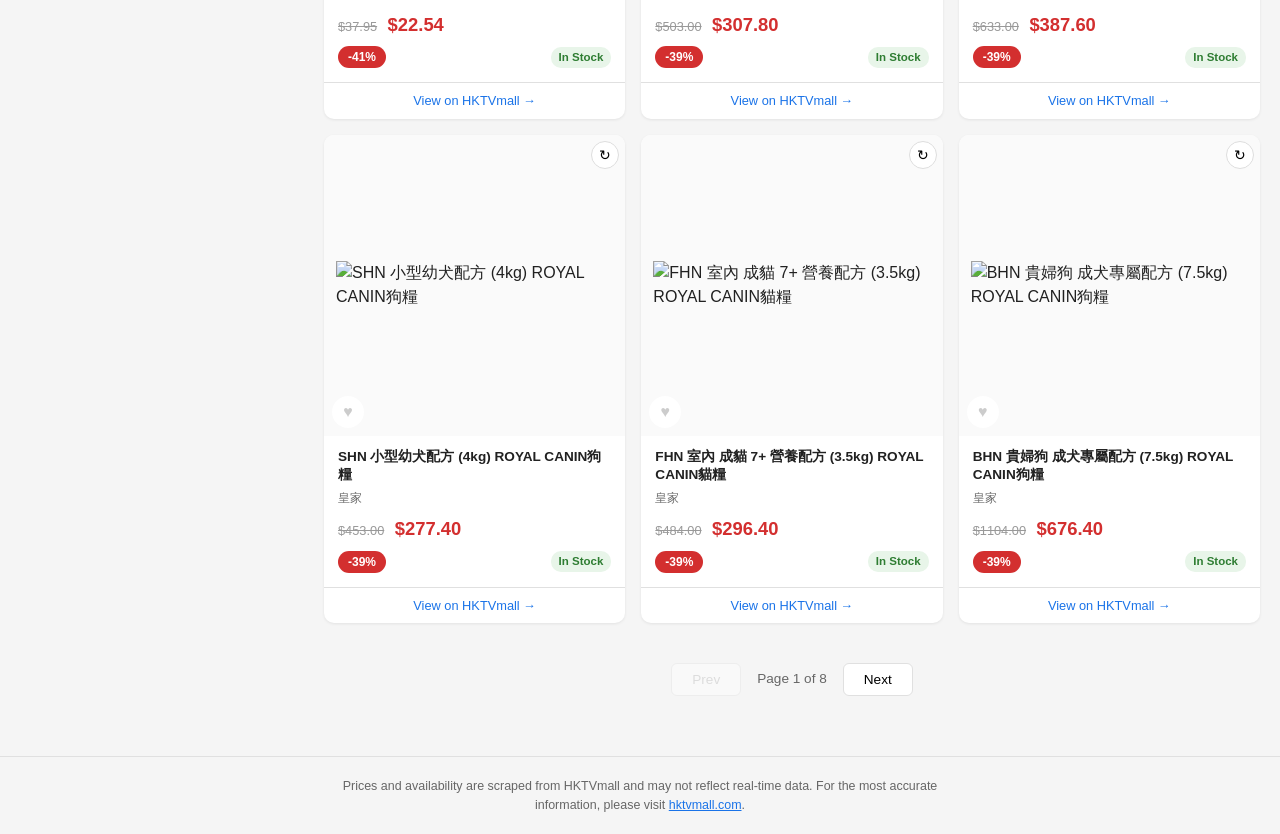
==== commit cb6b764e: "feat: add recommendations page with AI-powered For You feed and feedback dialog" ====
--- a/site/index.html
+++ b/site/index.html
@@ -9,6 +9,10 @@
 <body>
   <header class="site-header">
     <h1>HKTVmall Pet Food Deals</h1>
+    <nav class="site-nav">
+      <a href="index.html" class="nav-link active">Deals</a>
+      <a href="recommendations.html" class="nav-link">⭐ For You</a>
+    </nav>
     <p id="scraped-date" class="scraped-date"></p>
     <div class="update-controls">
       <div class="scrape-category-selector" id="scrape-category-selector">
--- a/site/css/style.css
+++ b/site/css/style.css
@@ -77,6 +77,103 @@
   font-size: 1rem;
 }
 
+/* === Site Navigation === */
+.site-nav {
+  display: flex;
+  gap: 12px;
+  justify-content: center;
+  margin-top: 10px;
+}
+
+.nav-link {
+  font-size: 0.9rem;
+  font-weight: 600;
+  color: var(--color-link);
+  text-decoration: none;
+  padding: 4px 12px;
+  border-radius: var(--radius-sm);
+  transition: background 0.15s;
+}
+
+.nav-link:hover,
+.nav-link.active {
+  background: #e8f0fe;
+}
+
+/* === Recommendations Page === */
+.rec-page-header {
+  text-align: center;
+  padding: 24px 16px 8px;
+}
+
+.rec-subtitle {
+  font-size: 0.9rem;
+  color: var(--color-text-secondary);
+  margin-top: 6px;
+  max-width: 480px;
+  margin-left: auto;
+  margin-right: auto;
+}
+
+.rec-generated-at {
+  font-size: 0.78rem;
+  color: var(--color-text-secondary);
+  margin-top: 4px;
+}
+
+.rec-reason {
+  font-size: 0.78rem;
+  color: var(--color-link);
+  background: #e8f0fe;
+  border-radius: var(--radius-sm);
+  padding: 3px 7px;
+  margin-bottom: 6px;
+  line-height: 1.4;
+}
+
+/* === Feedback Dialog === */
+.feedback-dialog {
+  position: fixed;
+  bottom: 24px;
+  left: 50%;
+  transform: translateX(-50%);
+  background: var(--color-surface);
+  border: 1px solid var(--color-border);
+  border-radius: var(--radius-lg);
+  box-shadow: var(--shadow-lg);
+  padding: 20px 24px;
+  z-index: 100;
+  min-width: 280px;
+  text-align: center;
+}
+
+.feedback-dialog.hidden { display: none; }
+
+.feedback-question {
+  font-weight: 600;
+  margin-bottom: 12px;
+}
+
+.feedback-buttons {
+  display: flex;
+  gap: 8px;
+  justify-content: center;
+  flex-wrap: wrap;
+}
+
+.feedback-btn {
+  padding: 8px 16px;
+  border: 1px solid var(--color-border);
+  border-radius: var(--radius-sm);
+  background: var(--color-surface);
+  cursor: pointer;
+  font-size: 0.9rem;
+  transition: background 0.15s;
+}
+
+.feedback-btn:hover { background: #f5f5f5; }
+.feedback-btn--skip { color: var(--color-text-secondary); }
+
 /* === Metrics Bar === */
 .metrics-bar {
   display: flex;
@@ -507,6 +604,35 @@
   }
 }
 
+/* === Interest / Heart Button === */
+.interest-btn {
+  position: absolute;
+  bottom: 8px;
+  left: 8px;
+  background: rgba(255,255,255,0.9);
+  border: none;
+  border-radius: 50%;
+  width: 32px;
+  height: 32px;
+  font-size: 16px;
+  cursor: pointer;
+  color: #ccc;
+  display: flex;
+  align-items: center;
+  justify-content: center;
+  transition: color 0.2s, transform 0.1s;
+  z-index: 2;
+}
+
+.interest-btn:hover {
+  color: var(--color-accent);
+  transform: scale(1.15);
+}
+
+.interest-btn.interested {
+  color: var(--color-accent);
+}
+
 .card-image img {
   max-width: 100%;
   max-height: 100%;
@@ -588,6 +714,15 @@
 .stock-badge.out-of-stock {
   background: #fce4ec;
   color: #c62828;
+}
+
+.weight-badge {
+  font-size: 0.72rem;
+  padding: 2px 8px;
+  border-radius: 10px;
+  font-weight: 600;
+  background: #e3f2fd;
+  color: #1565c0;
 }
 
 .card-updated {
